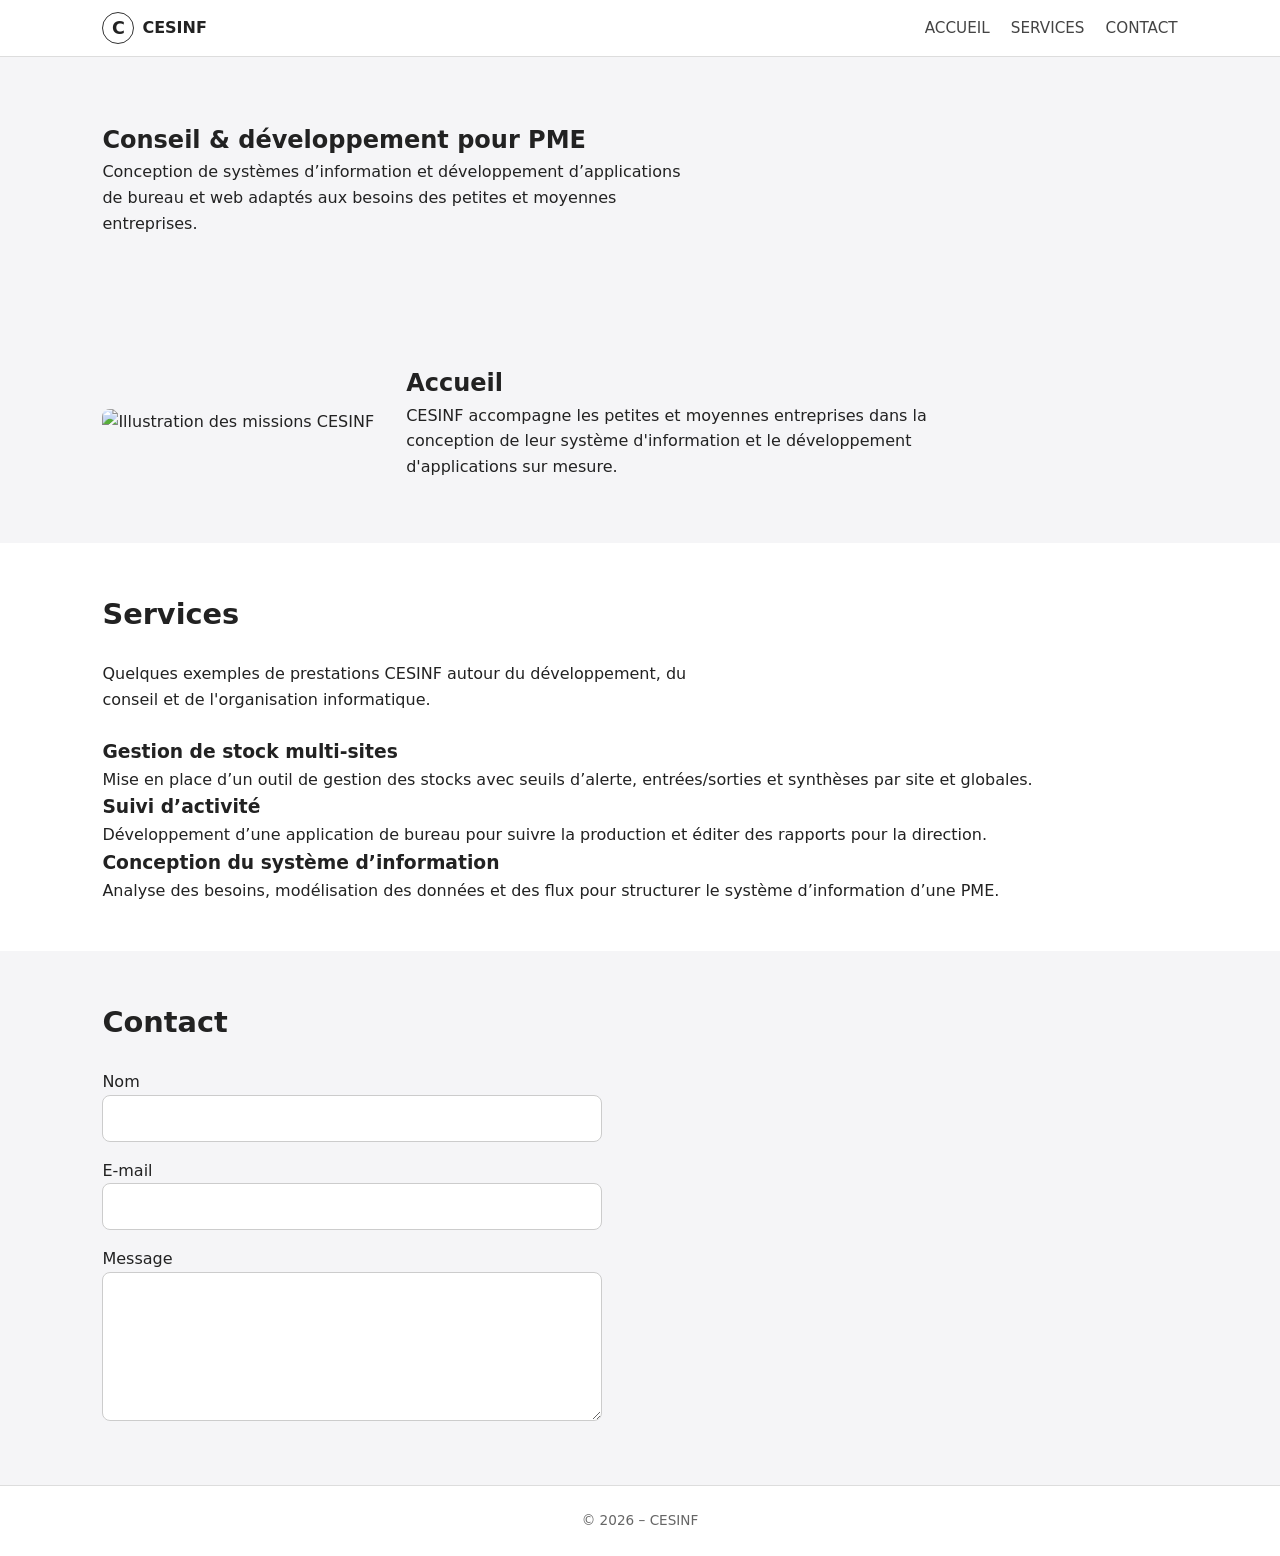
==== index.html @ 4949b20b "État actuel du site CESINF" ====
<!DOCTYPE html>
<html lang="fr">
<head>
    <meta charset="UTF-8">
    <title>CESINF – Accueil</title>
    <meta name="viewport" content="width=device-width, initial-scale=1.0">
    <style>
        /* Style global */
        * {
            box-sizing: border-box;
            margin: 0;
            padding: 0;
        }

        body {
            font-family: system-ui, sans-serif;
            line-height: 1.6;
            color: #222;
            background-color: #f5f5f7;
        }

        /* Header / navigation */
        .site-header {
            position: sticky;
            top: 0;
            z-index: 10;
            background: #ffffff;
            border-bottom: 1px solid #ddd;
            padding: 0.75rem 8%;
            display: flex;
            align-items: center;
            justify-content: space-between;
        }

        .logo {
            display: flex;
            align-items: center;
            gap: 0.5rem;
            font-weight: 600;
        }

        .logo-mark {
            display: inline-flex;
            align-items: center;
            justify-content: center;
            width: 32px;
            height: 32px;
            border-radius: 999px;
            border: 1px solid #333;
            font-size: 1.1rem;
        }

        .main-nav a {
            margin-left: 1rem;
            text-decoration: none;
            font-size: 0.95rem;
            color: #444;
        }

        /* Sections */
        .section {
            padding: 3rem 8%;
        }

        .section-alt {
            background-color: #ffffff;
        }

        .section h2 {
            font-size: 1.8rem;
            margin-bottom: 1.5rem;
        }

        .section-intro {
            max-width: 600px;
            margin-bottom: 1.5rem;
        }

        /* Hero (page de garde) */
        .hero {
            padding: 4rem 8%;
            display: flex;
            align-items: center;
            gap: 2rem;
        }

        .hero-text {
            max-width: 600px;
        }

        /* Hero image */
        .hero-image img {
            width: 400px;
            max-width: 100%;
            border-radius: 8px;
        }

        /* Contact form */
        .contact-form {
            max-width: 500px;
        }

        .form-row {
            margin-bottom: 1rem;
            display: flex;
            flex-direction: column;
        }

        .form-row input,
        .form-row textarea {
            padding: 0.6rem 0.8rem;
            border-radius: 0.5rem;
            border: 1px solid #ccc;
            font: inherit;
        }

        /* Footer */
        .site-footer {
            padding: 1.5rem 8%;
            text-align: center;
            font-size: 0.85rem;
            color: #666;
            border-top: 1px solid #ddd;
            background-color: #ffffff;
        }
    </style>
</head>

<body>

<header class="site-header">
    <div class="logo">
        <span class="logo-mark">C</span>
        <span class="logo-text">CESINF</span>
    </div>
    <nav class="main-nav">
        <a href="#accueil">ACCUEIL</a>
        <a href="#services">SERVICES</a>
        <a href="#contact">CONTACT</a>
    </nav>
</header>

<!-- 🎯 PAGE DE GARDE (à ne plus modifier) -->
<section id="garde" class="hero">
    <div class="hero-text">
        <h1>Conseil & développement pour PME</h1>
        <p>
            Conception de systèmes d’information et développement d’applications
            de bureau et web adaptés aux besoins des petites et moyennes entreprises.
        </p>
    </div>
</section>

<!-- 🎯 PAGE ACCUEIL — 1ère partie -->
<section id="accueil" class="hero">
    <!-- Image à gauche -->
    <div class="hero-image">
        <img src="mission_img.png" alt="Illustration des missions CESINF">
    </div>

    <!-- Texte à droite -->
    <div class="hero-text">
        <h2>Accueil</h2>
        <p>
            CESINF accompagne les petites et moyennes entreprises dans la conception
            de leur système d'information et le développement d'applications sur mesure.
        </p>
    </div>
</section>

<!-- 🎯 SERVICES -->
<section id="services" class="section section-alt">
    <h2>Services</h2>

    <p class="section-intro">
        Quelques exemples de prestations CESINF autour du développement, du conseil
        et de l'organisation informatique.
    </p>

    <div class="cards">
        <article class="card">
            <h3>Gestion de stock multi-sites</h3>
            <p>
                Mise en place d’un outil de gestion des stocks avec seuils d’alerte,
                entrées/sorties et synthèses par site et globales.
            </p>
        </article>
        <article class="card">
            <h3>Suivi d’activité</h3>
            <p>
                Développement d’une application de bureau pour suivre la production
                et éditer des rapports pour la direction.
            </p>
        </article>
        <article class="card">
            <h3>Conception du système d’information</h3>
            <p>
                Analyse des besoins, modélisation des données et des flux
                pour structurer le système d’information d’une PME.
            </p>
        </article>
    </div>
</section>

<!-- 🎯 CONTACT -->
<section id="contact" class="section">
    <h2>Contact</h2>

    <form class="contact-form">
        <div class="form-row">
            <label for="nom">Nom</label>
            <input type="text" id="nom" name="nom">
        </div>

        <div class="form-row">
            <label for="email">E-mail</label>
            <input type="email" id="email" name="email">
        </div>

        <div class="form-row">
            <label for="message">Message</label>
            <textarea id="message" name="message" rows="5"></textarea>
        </div>
    </form>
</section>

<footer class="site-footer">
    <p>&copy; <span id="year"></span> – CESINF</p>
</footer>

<script>
    document.getElementById('year').textContent = new Date().getFullYear();
</script>

</body>
</html>
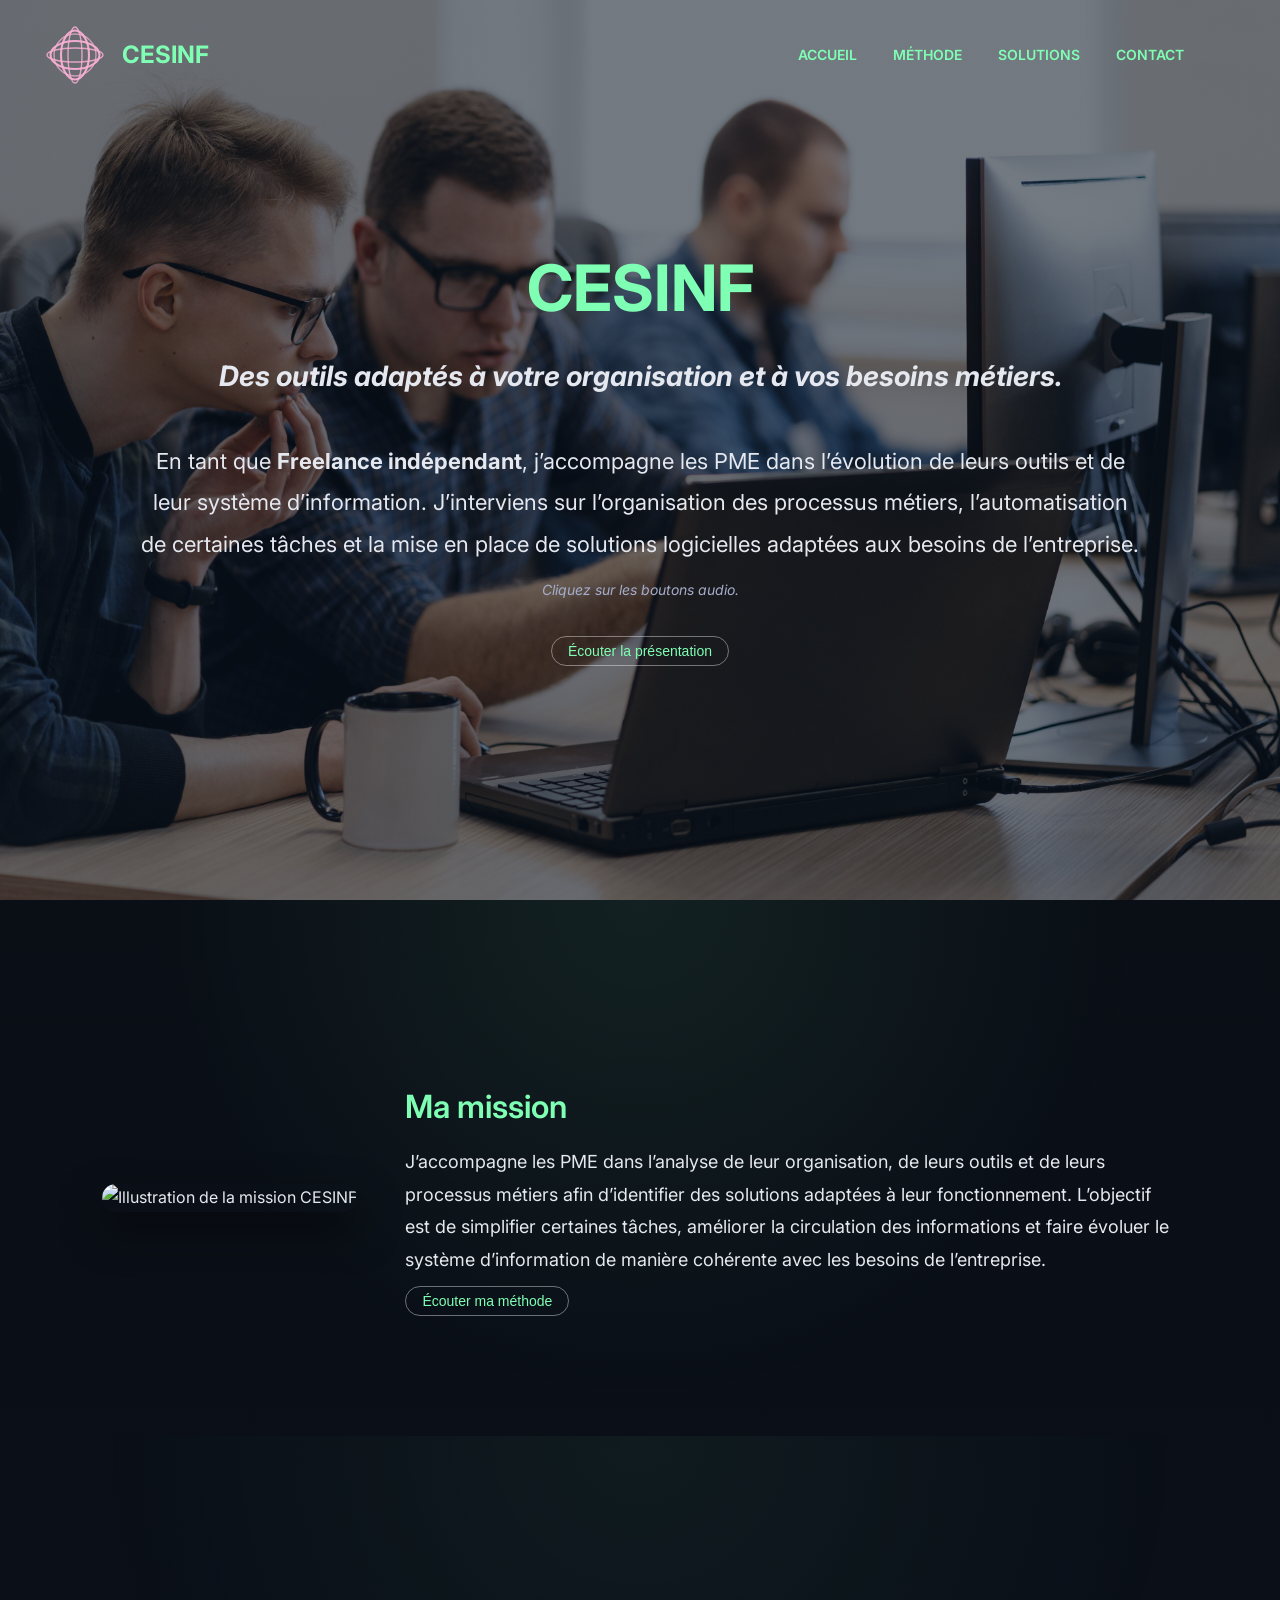
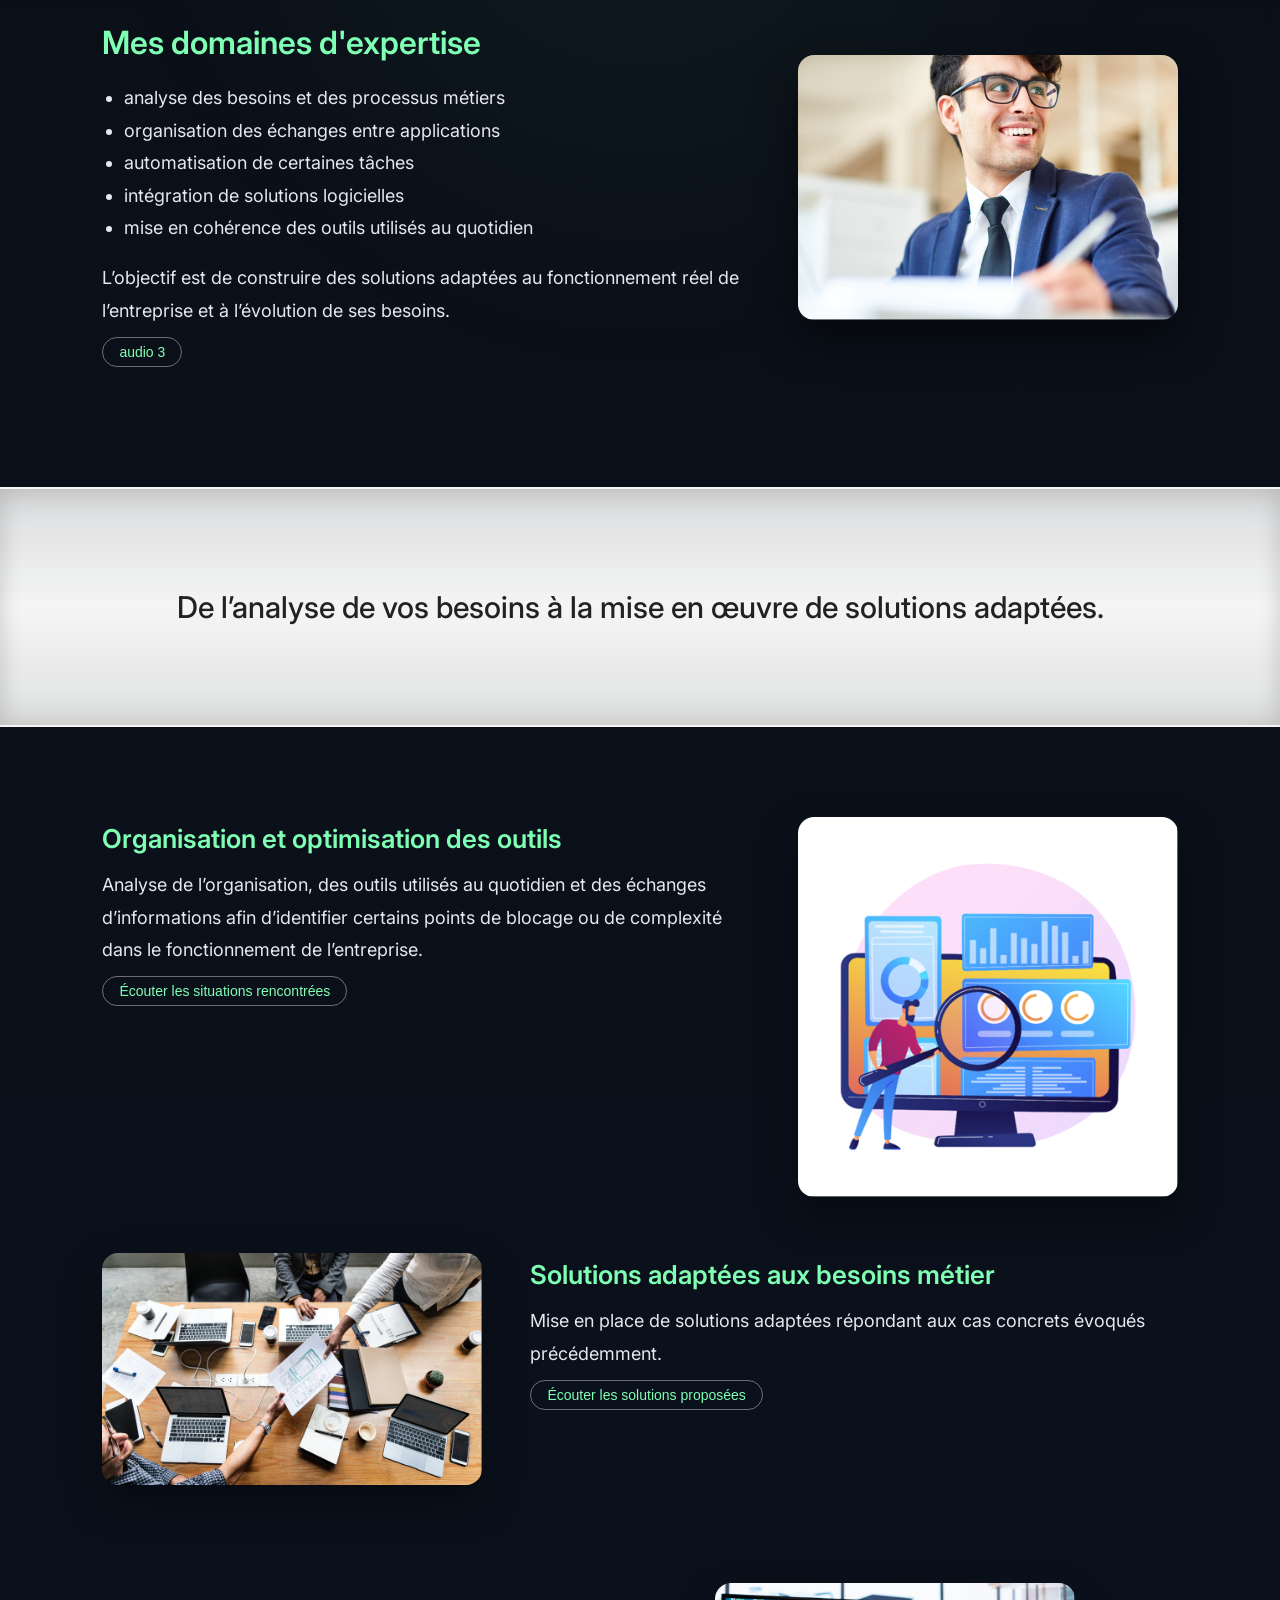
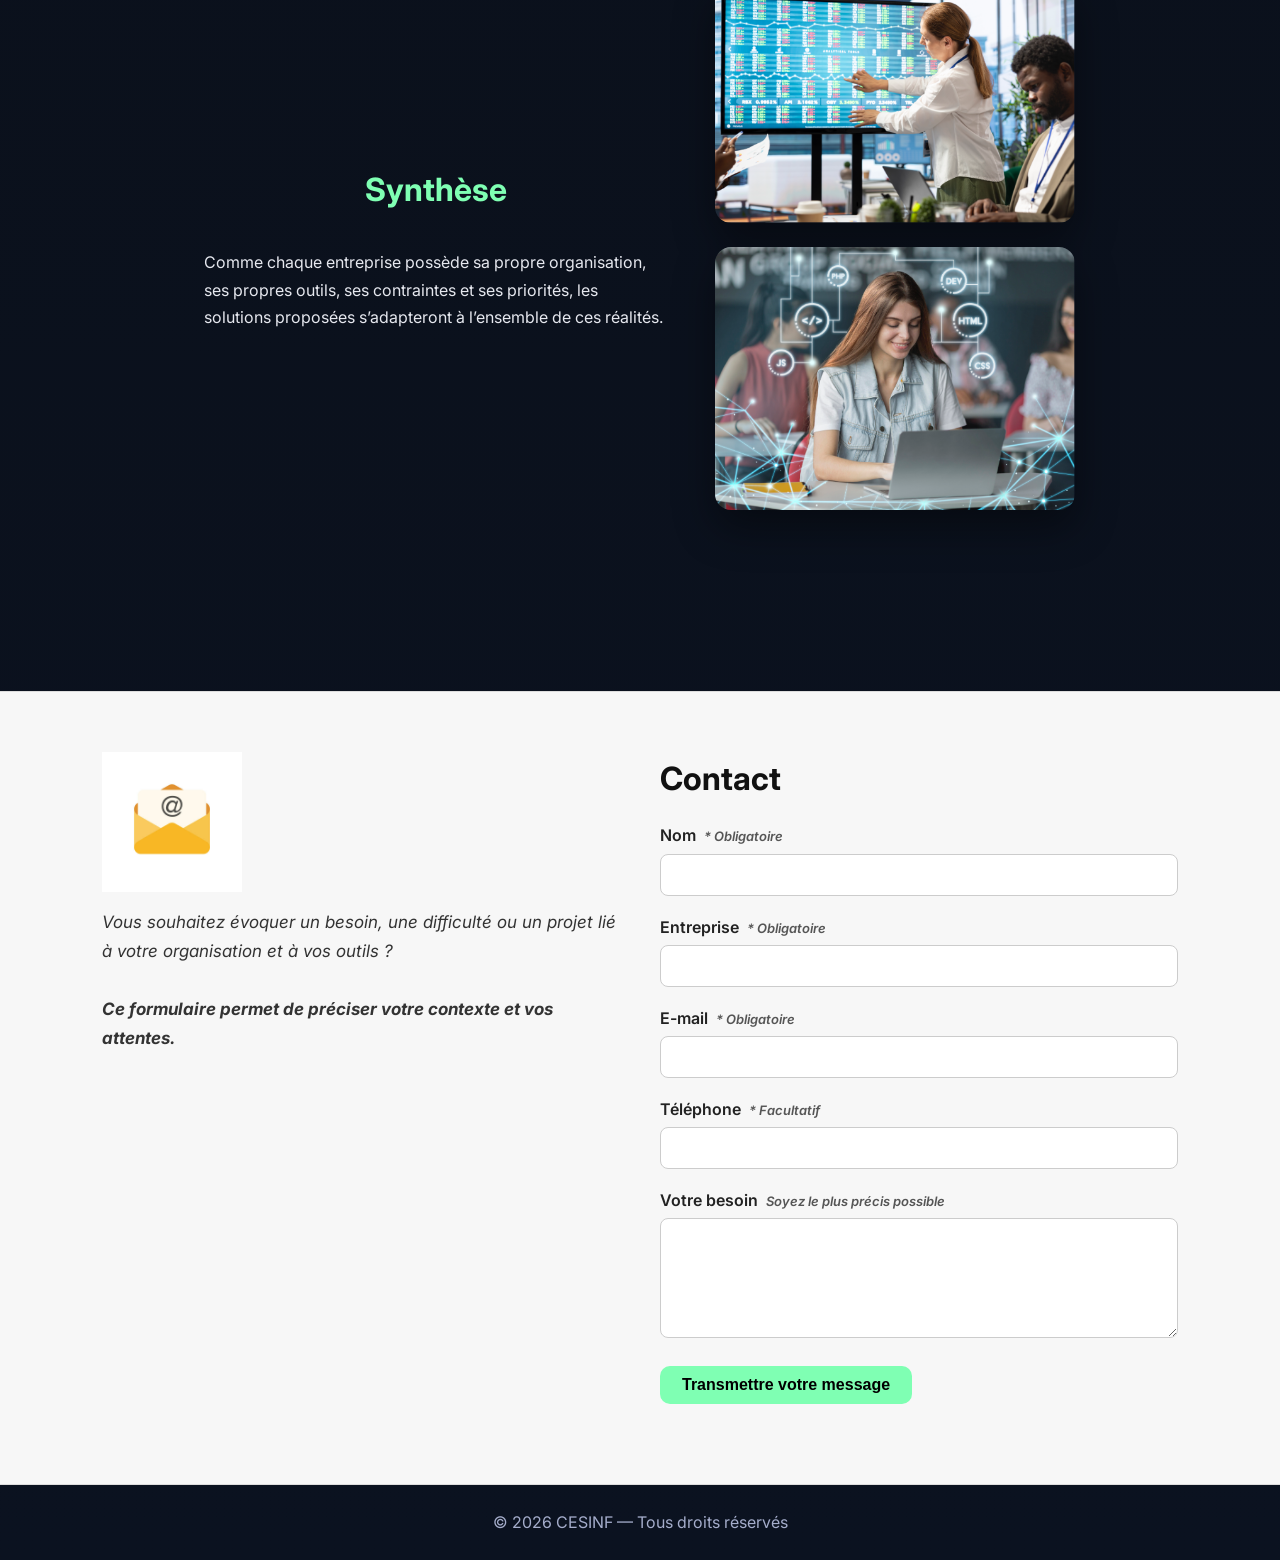
==== commit e25e9893: "Version finale CESINF avant publication GitHub" ====
--- a/index.html
+++ b/index.html
@@ -1,236 +1,365 @@
-<!DOCTYPE html>
+<!doctype html>
 <html lang="fr">
 <head>
-    <meta charset="UTF-8">
-    <title>CESINF – Accueil</title>
-    <meta name="viewport" content="width=device-width, initial-scale=1.0">
-    <style>
-        /* Style global */
-        * {
-            box-sizing: border-box;
-            margin: 0;
-            padding: 0;
-        }
-
-        body {
-            font-family: system-ui, sans-serif;
-            line-height: 1.6;
-            color: #222;
-            background-color: #f5f5f7;
-        }
-
-        /* Header / navigation */
-        .site-header {
-            position: sticky;
-            top: 0;
-            z-index: 10;
-            background: #ffffff;
-            border-bottom: 1px solid #ddd;
-            padding: 0.75rem 8%;
-            display: flex;
-            align-items: center;
-            justify-content: space-between;
-        }
-
-        .logo {
-            display: flex;
-            align-items: center;
-            gap: 0.5rem;
-            font-weight: 600;
-        }
-
-        .logo-mark {
-            display: inline-flex;
-            align-items: center;
-            justify-content: center;
-            width: 32px;
-            height: 32px;
-            border-radius: 999px;
-            border: 1px solid #333;
-            font-size: 1.1rem;
-        }
-
-        .main-nav a {
-            margin-left: 1rem;
-            text-decoration: none;
-            font-size: 0.95rem;
-            color: #444;
-        }
-
-        /* Sections */
-        .section {
-            padding: 3rem 8%;
-        }
-
-        .section-alt {
-            background-color: #ffffff;
-        }
-
-        .section h2 {
-            font-size: 1.8rem;
-            margin-bottom: 1.5rem;
-        }
-
-        .section-intro {
-            max-width: 600px;
-            margin-bottom: 1.5rem;
-        }
-
-        /* Hero (page de garde) */
-        .hero {
-            padding: 4rem 8%;
-            display: flex;
-            align-items: center;
-            gap: 2rem;
-        }
-
-        .hero-text {
-            max-width: 600px;
-        }
-
-        /* Hero image */
-        .hero-image img {
-            width: 400px;
-            max-width: 100%;
-            border-radius: 8px;
-        }
-
-        /* Contact form */
-        .contact-form {
-            max-width: 500px;
-        }
-
-        .form-row {
-            margin-bottom: 1rem;
-            display: flex;
-            flex-direction: column;
-        }
-
-        .form-row input,
-        .form-row textarea {
-            padding: 0.6rem 0.8rem;
-            border-radius: 0.5rem;
-            border: 1px solid #ccc;
-            font: inherit;
-        }
-
-        /* Footer */
-        .site-footer {
-            padding: 1.5rem 8%;
-            text-align: center;
-            font-size: 0.85rem;
-            color: #666;
-            border-top: 1px solid #ddd;
-            background-color: #ffffff;
-        }
-    </style>
+  <meta charset="utf-8" />
+  <meta name="viewport" content="width=device-width, initial-scale=1" />
+  <title>CESINF – Conseil en Système d’Information</title>
+  <meta name="description" content="Freelance indépendant en développement logiciel et intégration de systèmes d'information pour PME." />
+  <link href="https://fonts.googleapis.com/css2?family=Inter:wght@400;500;600;700&display=swap" rel="stylesheet">
+  <link rel="stylesheet" href="css_final/style.css">
+
+
 </head>
-
 <body>
-
-<header class="site-header">
-    <div class="logo">
-        <span class="logo-mark">C</span>
-        <span class="logo-text">CESINF</span>
-    </div>
-    <nav class="main-nav">
-        <a href="#accueil">ACCUEIL</a>
-        <a href="#services">SERVICES</a>
-        <a href="#contact">CONTACT</a>
+  <!-- =========================
+       HEADER
+       ========================= -->
+  <header>
+    <div class="logo-area">
+      <!-- Logo vectoriel -->
+      <svg width="70" height="70" viewBox="0 0 100 100" xmlns="http://www.w3.org/2000/svg" aria-label="Logo CESINF">
+        <ellipse cx="50" cy="50" rx="35" ry="20" fill="none" stroke="var(--ellipse-pink)" stroke-width="3" opacity="0.9"/>
+        <ellipse cx="50" cy="50" rx="20" ry="35" fill="none" stroke="var(--ellipse-pink)" stroke-width="3" opacity="0.9"/>
+        <ellipse cx="50" cy="50" rx="40" ry="10" fill="none" stroke="var(--ellipse-pink)" stroke-width="2" opacity="0.8"/>
+        <ellipse cx="50" cy="50" rx="10" ry="40" fill="none" stroke="var(--ellipse-pink)" stroke-width="2" opacity="0.8"/>
+        <ellipse cx="50" cy="50" rx="30" ry="30" fill="none" stroke="var(--ellipse-pink)" stroke-width="2" opacity="0.7"/>
+      </svg>
+      <span style="font-size:24px;font-weight:700;color:var(--brand)">CESINF</span>
+    </div>
+    <nav>
+      <a href="#garde">ACCUEIL</a>
+      <a href="#mission">MÉTHODE</a>
+      <a href="#services">SOLUTIONS</a>
+      <a href="#contact">CONTACT</a>
     </nav>
-</header>
-
-<!-- 🎯 PAGE DE GARDE (à ne plus modifier) -->
-<section id="garde" class="hero">
-    <div class="hero-text">
-        <h1>Conseil & développement pour PME</h1>
+  </header>
+
+  <!-- =========================
+       PAGE 1 : GARDE + AUDIO 1
+       ========================= -->
+  <section id="garde" class="hero">
+    <div>
+      <h1>CESINF</h1>
+      <h2 class="slogan">
+      Des outils adaptés à votre organisation et à vos besoins métiers.
+      </h2>
+      <p class="lead">
+        En tant que <strong>Freelance indépendant</strong>, j’accompagne les PME dans l’évolution de leurs outils et de leur système d’information.
+        J’interviens sur l’organisation des processus métiers, l’automatisation de certaines tâches
+        et la mise en place de solutions logicielles adaptées aux besoins de l’entreprise.
+      </p>
+      <!-- Phrase courte et discrète à la place de la phrase longue -->
+      <p class="hero-note"><em>Cliquez sur les boutons audio.</em></p>
+
+      <!-- Bouton audio 1 (page de garde) -->
+      <button
+        id="btn-audio1"
+        class="audio-button"
+        type="button"
+        data-label="Écouter la présentation"
+        data-label-pause="Pause présentation"
+      >
+        Écouter la présentation
+      </button>
+
+      <!-- Lecteur audio 1 (sans contrôles visibles) -->
+      <audio id="audio1">
+        <source src="audio/audio1.mp3" type="audio/mpeg">
+        Votre navigateur ne supporte pas la balise audio.
+      </audio>
+
+    </div>
+  </section>
+
+
+
+
+  <!-- =========================
+       PAGE 2 : MA MISSION + EXPERTISE
+       ========================= -->
+  <section id="mission" class="mission reveal">
+    <div class="mission-inner">
+      <div class="mission-image">
+        <img src="img/mission_img.png" alt="Illustration de la mission CESINF">
+      </div>
+      <div class="mission-text">
+        <h2>Ma mission</h2>
         <p>
-            Conception de systèmes d’information et développement d’applications
-            de bureau et web adaptés aux besoins des petites et moyennes entreprises.
+          J’accompagne les PME dans l’analyse de leur organisation,
+          de leurs outils et de leurs processus métiers
+          afin d’identifier des solutions adaptées à leur fonctionnement.
+
+          L’objectif est de simplifier certaines tâches, améliorer la circulation des informations
+          et faire évoluer le système d’information de manière cohérente avec les besoins de l’entreprise.
         </p>
-    </div>
+
+        <!-- Bouton audio 2 : rattaché à "Ma mission" -->
+        <button
+          id="btn-audio2"
+          class="audio-button"
+          type="button"
+          data-label="Écouter ma méthode"
+          data-label-pause="Pause méthode"
+        >
+          Écouter ma méthode
+        </button>
+        <audio id="audio2">
+          <source src="audio/audio2.mp3" type="audio/mpeg" />
+          Votre navigateur ne supporte pas la balise audio.
+        </audio>
+
+      </div>
+    </div>
+  </section>
+
+  <section id="accueil-expertise" class="mission domaines_expertise reveal">
+    <div class="mission-inner">
+      <div class="mission-text">
+        <h2>Mes domaines d'expertise</h2>
+
+        <ul>
+          <li>analyse des besoins et des processus métiers</li>
+          <li>organisation des échanges entre applications</li>
+          <li>automatisation de certaines tâches</li>
+          <li>intégration de solutions logicielles</li>
+          <li>mise en cohérence des outils utilisés au quotidien</li>
+        </ul>
+
+        <p>
+        L’objectif est de construire des solutions adaptées au fonctionnement réel de l’entreprise et à l’évolution de ses besoins.
+        </p>
+
+
+        </p><!-- Bouton audio 3 : rattaché à "Mes domaines d'expertise" -->
+        <button
+          id="btn-audio3"
+          class="audio-button"
+          type="button"
+          data-label="audio 3"
+          data-label-pause="pause audio 3"
+        >
+          audio 3
+        </button>
+        <audio id="audio3">
+          <source src="audio/audio3.mp3" type="audio/mpeg" />
+          Votre navigateur ne supporte pas la balise audio.
+        </audio>
+
+      </div>
+      <div class="mission-image">
+        <img src="img/domaines_expertise.png" alt="Illustration des domaines d'expertise CESINF"></div>
+    </div>
+  </section>
+
+
+  <!-- =========================
+       BANDE TRANSITION 1
+       ========================= -->
+  <section class="transition-accueil">
+
+    <div class="transition-inner">
+      <p>De l’analyse de vos besoins à la mise en œuvre de solutions adaptées.</p>
+    </div>
+  </section>
+
+
+
+
+
+  <!-- =========================
+     SERVICES : AUDIT + GESTION DE PROJETS IT
+     (menu : #services)
+     ========================= -->
+
+  <section id="services" class="services reveal">
+    <div class="services-inner">
+
+
+
+      <!-- Bloc Audit : audio 4 -->
+      <div class="service-row">
+        <div class="service-text">
+          <h3>Organisation et optimisation des outils</h3>
+          <p>
+            Analyse de l’organisation, des outils utilisés au quotidien
+            et des échanges d’informations afin d’identifier certains points de blocage
+            ou de complexité dans le fonctionnement de l’entreprise.
+          </p>
+
+          <!-- Bouton audio 4 -->
+          <button
+            id="btn-audio4"
+            class="audio-button"
+            type="button"
+            data-label="Écouter les situations rencontrées"
+            data-label-pause="Pause situations"
+          >
+            Écouter les situations rencontrées
+          </button>
+          <audio id="audio4">
+            <source src="audio/audio4.mp3" type="audio/mpeg" />
+            Votre navigateur ne supporte pas la balise audio.
+          </audio>
+
+        </div>
+        <div class="service-image">
+          <img src="img/audit_img.png" alt="Audit des systèmes d'information">
+        </div>
+      </div>
+
+      <!-- Bloc Solutions adaptées aux besoins métier : audio 5 -->
+      <div class="service-row">
+        <div class="service-image">
+          <img src="img/gestion_projets.png" alt="Gestion de projets informatiques">
+        </div>
+        <div class="service-text">
+          <h3>Solutions adaptées aux besoins métier</h3>
+          <p>
+            <p>
+              Mise en place de solutions adaptées
+              répondant aux cas concrets évoqués précédemment.
+            </p>
+          </p>
+
+          <!-- Bouton audio 5 -->
+          <button
+            id="btn-audio5"
+            class="audio-button"
+            type="button"
+            data-label="Écouter les solutions proposées"
+            data-label-pause="Pause solutions"
+          >
+            Écouter les solutions proposées
+        </button>
+
+        <audio id="audio5">
+          <source src="audio/audio5.mp3" type="audio/mpeg" />
+          Votre navigateur ne supporte pas la balise audio.
+        </audio>
+
+        </div>
+      </div>
+
+
+
+
+
+      <!-- =========================
+     SYNTHÈSE (intégrée à la page)
+     ========================= -->
+<section id="synthese" class="services reveal">
+  <div class="services-inner" style="display:flex; gap:48px; align-items:flex-start; flex-wrap:wrap;">
+
+    <!-- Texte de synthèse -->
+    <div class="synthese-text" style="flex:1; min-width:260px; padding-top:180px;">
+      <h2>Synthèse</h2>
+
+      <p class="synthese-accroche">
+          Comme chaque entreprise possède sa propre organisation, ses propres outils,
+          ses contraintes et ses priorités, les solutions proposées s’adapteront
+          à l’ensemble de ces réalités.
+      </p>
+    </div>
+
+    <!-- Images de synthèse -->
+    <aside class="synthese-images" style="flex:0 0 360px; display:flex; flex-direction:column; gap:24px;">
+      <img src="img/optimisation_infrastructure.png"
+           alt="Optimisation de l'infrastructure"
+           style="width:100%; border-radius:16px; box-shadow:0 18px 40px rgba(0,0,0,.4);">
+
+      <img src="img/nouvelles_solutions.png"
+           alt="Création de nouvelles solutions logicielles"
+           style="width:100%; border-radius:16px; box-shadow:0 18px 40px rgba(0,0,0,.4);">
+    </aside>
+
+  </div>
 </section>
 
-<!-- 🎯 PAGE ACCUEIL — 1ère partie -->
-<section id="accueil" class="hero">
-    <!-- Image à gauche -->
-    <div class="hero-image">
-        <img src="mission_img.png" alt="Illustration des missions CESINF">
-    </div>
-
-    <!-- Texte à droite -->
-    <div class="hero-text">
-        <h2>Accueil</h2>
-        <p>
-            CESINF accompagne les petites et moyennes entreprises dans la conception
-            de leur système d'information et le développement d'applications sur mesure.
-        </p>
-    </div>
-</section>
-
-<!-- 🎯 SERVICES -->
-<section id="services" class="section section-alt">
-    <h2>Services</h2>
-
-    <p class="section-intro">
-        Quelques exemples de prestations CESINF autour du développement, du conseil
-        et de l'organisation informatique.
-    </p>
-
-    <div class="cards">
-        <article class="card">
-            <h3>Gestion de stock multi-sites</h3>
-            <p>
-                Mise en place d’un outil de gestion des stocks avec seuils d’alerte,
-                entrées/sorties et synthèses par site et globales.
-            </p>
-        </article>
-        <article class="card">
-            <h3>Suivi d’activité</h3>
-            <p>
-                Développement d’une application de bureau pour suivre la production
-                et éditer des rapports pour la direction.
-            </p>
-        </article>
-        <article class="card">
-            <h3>Conception du système d’information</h3>
-            <p>
-                Analyse des besoins, modélisation des données et des flux
-                pour structurer le système d’information d’une PME.
-            </p>
-        </article>
-    </div>
-</section>
-
-<!-- 🎯 CONTACT -->
-<section id="contact" class="section">
-    <h2>Contact</h2>
-
-    <form class="contact-form">
-        <div class="form-row">
-            <label for="nom">Nom</label>
-            <input type="text" id="nom" name="nom">
-        </div>
-
-        <div class="form-row">
-            <label for="email">E-mail</label>
-            <input type="email" id="email" name="email">
-        </div>
-
-        <div class="form-row">
-            <label for="message">Message</label>
-            <textarea id="message" name="message" rows="5"></textarea>
-        </div>
-    </form>
-</section>
-
-<footer class="site-footer">
-    <p>&copy; <span id="year"></span> – CESINF</p>
-</footer>
-
-<script>
-    document.getElementById('year').textContent = new Date().getFullYear();
-</script>
+
+
+
+    </div>
+  </section>
+
+  <!-- =========================
+       PAGE 4 : CONTACT
+       ========================= -->
+  <section id="contact" class="contact-section reveal">
+    <div class="contact-wrapper">
+      <div class="contact-grid">
+        <div class="contact-left">
+          <div class="contact-image">
+            <img src="img/enveloppe_email.png" alt="Icône de contact par e-mail">
+          </div>
+          <p class="contact-text">
+            Vous souhaitez évoquer un besoin, une difficulté ou un projet lié à votre organisation et à vos outils ?<br><br>
+
+            <strong>Ce formulaire permet de préciser votre contexte et vos attentes.</strong>
+          </p>
+        </div>
+
+        <div class="contact-right">
+          <h2 class="contact-title">Contact</h2>
+
+          <form action="contact.php" method="post" class="contact-form">
+            <div class="form-row">
+              <label for="nom">
+                Nom <span class="field-note"><em>* Obligatoire</em></span>
+              </label>
+              <input type="text" id="nom" name="nom" required>
+            </div>
+
+            <div class="form-row">
+              <label for="entreprise">
+                Entreprise <span class="field-note"><em>* Obligatoire</em></span>
+              </label>
+              <input type="text" id="entreprise" name="entreprise" required>
+            </div>
+
+            <div class="form-row">
+              <label for="email">
+                E-mail <span class="field-note"><em>* Obligatoire</em></span>
+              </label>
+              <input type="email" id="email" name="email" required>
+            </div>
+
+            <div class="form-row">
+              <label for="telephone">
+                Téléphone <span class="field-note"><em>* Facultatif</em></span>
+              </label>
+              <input type="tel" id="telephone" name="telephone">
+            </div>
+
+            <div class="form-row">
+              <label for="besoin">
+                Votre besoin <span class="field-note"><em>Soyez le plus précis possible</em></span>
+              </label>
+              <textarea id="besoin" name="besoin"></textarea>
+            </div>
+
+            <div class="contact-actions">
+              <button type="submit" class="contact-button">Transmettre votre message</button>
+            </div>
+          </form>
+        </div>
+
+      </div>
+    </div>
+  </section>
+
+  <!-- =========================
+       FOOTER
+       ========================= -->
+  <footer>
+    © <span id="year"></span> CESINF — Tous droits réservés
+  </footer>
+
+  <!-- =========================
+     SCRIPT : année + gestion des 5 audios
+     ========================= -->
+
+
+<script src="js_final/script.js"></script>
 
 </body>
 </html>
--- a/css_final/style.css
+++ b/css_final/style.css
@@ -0,0 +1,609 @@
+
+/* =========================================================
+   CESINF - FEUILLE DE STYLE PRINCIPALE
+   ========================================================= */
+
+/* =========================
+   VARIABLES GLOBALES
+   ========================= */
+:root{
+  --bg:#0b0e14;
+  --text:#e6e8ef;
+  --muted:#a5adcb;
+  --brand:#7fffb3;
+  --brand-2:#9cffc9;
+  --ellipse-pink:#ffb3d9;
+}
+
+/* =========================
+   RESET GLOBAL
+   ========================= */
+*{
+  box-sizing:border-box;
+  margin:0;
+  padding:0;
+}
+
+/* =========================
+   STYLE GLOBAL DU BODY
+   ========================= */
+body{
+  font-family:Inter,system-ui,-apple-system,Segoe UI,Roboto,Arial,sans-serif;
+  background:linear-gradient(180deg,#0a0e14 0%,#0b1220 100%);
+  color:var(--text);
+  line-height:1.7;
+  overflow-x:hidden;
+}
+
+/* =========================
+   HEADER / NAVIGATION
+   ========================= */
+header{
+  position:absolute;
+  top:20px;
+  left:40px;
+  display:flex;
+  align-items:center;
+  gap:16px;
+  z-index:2;
+  width:calc(100% - 80px);
+  justify-content:space-between;
+}
+
+.logo-area{
+  display:flex;
+  align-items:center;
+  gap:12px;
+}
+
+nav{
+  margin-right:40px;
+}
+
+nav a{
+  color:var(--brand);
+  text-decoration:none;
+  margin:0 16px;
+  font-weight:600;
+  font-size:14px;
+  transition:color 0.3s;
+}
+
+nav a:hover{
+  color:var(--brand-2);
+}
+
+/* =========================
+   PAGE DE GARDE (HERO)
+   ========================= */
+
+.hero{
+  position:relative;
+  overflow:hidden;
+  min-height:100vh;
+  display:flex;
+  flex-direction:column;
+  justify-content:center;
+  align-items:center;
+  text-align:center;
+  padding:25vh 5vw 25vh;
+}
+
+/* Fond principal de la page d'accueil */
+.hero::before{
+  content:"";
+  position:absolute;
+  inset:0;
+  z-index:-2;
+
+  background-image:
+    linear-gradient(rgba(6,18,31,.55), rgba(6,18,31,.55)),
+    url("../img/page_de_garde.png");
+
+  background-size:cover;
+  background-position:center;
+  background-attachment:scroll;
+  opacity:1;
+}
+
+/* Contenu principal du hero */
+.hero > div{
+  position:relative;
+  z-index:1;
+}
+
+/* Titre principal CESINF */
+h1{
+  font-size:64px;
+  margin-bottom:6px;
+  color:var(--brand);
+}
+
+/* Slogan sous le titre */
+.slogan{
+  font-size:28px;
+  font-style:italic;
+  margin:10px 0 35px;
+}
+
+/* Texte de présentation */
+.lead{
+  font-size:22px;
+  max-width:1000px;
+  margin:40px auto 12px;
+  line-height:1.9;
+}
+
+/* Petite indication audio */
+.hero-note{
+  font-size:14px;
+  font-style:italic;
+  color:var(--muted);
+  margin-bottom:24px;
+}
+
+/* Footer */
+footer{
+  text-align:center;
+  padding:24px 0;
+  color:var(--muted);
+}
+
+
+/* =========================
+   BOUTONS AUDIO
+   ========================= */
+
+/* Style commun à tous les boutons audio */
+.audio-button{
+  display:inline-block;
+  margin-top:10px;
+  padding:6px 16px;
+  border-radius:999px;
+  border:1px solid rgba(255,255,255,0.4);
+  background:transparent;
+  color:var(--brand);
+  font-size:14px;
+  font-weight:500;
+  cursor:pointer;
+  transition:background 0.2s ease, transform 0.1s ease, color 0.2s ease;
+}
+
+/* Effet visuel au survol */
+.audio-button:hover{
+  background:var(--brand);
+  color:#000;
+  transform:translateY(-1px);
+}
+
+/* Effet au clic */
+.audio-button:active{
+  transform:translateY(0);
+}
+
+/* =========================
+   SECTIONS MISSION / EXPERTISE
+   ========================= */
+
+/* Section principale utilisée pour "Ma mission" */
+.mission{
+  padding-top:140px;
+  padding-bottom:80px;
+  padding-left:8vw;
+  padding-right:8vw;
+  display:flex;
+  align-items:center;
+  justify-content:center;
+  background:radial-gradient(circle at top, rgba(127,255,179,0.08), transparent 60%);
+}
+
+/* Conteneur interne : image + texte */
+.mission-inner{
+  display:flex;
+  gap:48px;
+  max-width:1100px;
+  width:100%;
+  align-items:center;
+  flex-wrap:wrap;
+  padding:40px 0;
+}
+
+/* Images des sections mission/expertise */
+.mission-image img{
+  max-width:380px;
+  width:100%;
+  height:auto;
+  border-radius:16px;
+  box-shadow:0 18px 40px rgba(0,0,0,.5);
+}
+
+/* Bloc texte */
+.mission-text{
+  flex:1;
+  min-width:260px;
+}
+
+/* Variante pour la section "Domaines d'expertise" */
+.domaines_expertise{
+  background:radial-gradient(circle at top, rgba(127,255,179,0.05), transparent 60%);
+}
+
+/* Titres des blocs mission/expertise */
+.mission-text h2{
+  font-size:32px;
+  margin-bottom:12px;
+  color:var(--brand);
+  font-weight:600;
+}
+
+/* Paragraphes des blocs mission/expertise */
+.mission-text p{
+  font-size:18px;
+  line-height:1.8;
+  color:var(--text);
+}
+
+/* Liste des domaines d'expertise */
+.mission-text ul{
+  margin-left:22px;
+  margin-bottom:18px;
+  font-size:18px;
+  line-height:1.8;
+}
+
+
+/* =========================
+   BANDE DE TRANSITION
+   ========================= */
+
+/* Bande claire entre les sections */
+.transition-accueil{
+  height:240px;
+  display:flex;
+  align-items:center;
+  justify-content:center;
+  padding:0 8vw;
+  background:linear-gradient(
+    to bottom,
+    rgba(255,255,255,0.85),
+    rgba(245,245,245,1),
+    rgba(235,235,235,0.95)
+  );
+  border-top:2px solid rgba(255,255,255,0.7);
+  border-bottom:2px solid rgba(255,255,255,0.7);
+  box-shadow:inset 0 10px 25px rgba(0,0,0,0.1),
+             inset 0 -10px 25px rgba(0,0,0,0.08);
+}
+
+/* Texte central de la bande */
+.transition-inner p{
+  font-size:30px;
+  font-weight:500;
+  text-align:center;
+  color:#222;
+  opacity:1;
+}
+
+/* =========================
+   SECTIONS SERVICES
+   ========================= */
+
+/* Zone générale des services */
+.services{
+  padding:10vh 8vw;
+}
+
+/* Conteneur interne des services */
+.services-inner{
+  max-width:1100px;
+  margin:0 auto;
+}
+
+/* Titre principal d'une section services */
+.services-inner h2{
+  font-size:32px;
+  margin-bottom:32px;
+  color:var(--brand);
+  text-align:center;
+}
+
+/* Ligne image + texte */
+.service-row{
+  display:flex;
+  gap:48px;
+  align-items:flex-start;
+  flex-wrap:wrap;
+  margin-bottom:48px;
+}
+
+/* Suppression de la marge sous la dernière ligne */
+.service-row:last-of-type{
+  margin-bottom:0;
+}
+
+/* Bloc texte d'un service */
+.service-text{
+  flex:1;
+  min-width:260px;
+}
+
+/* Image d'un service */
+.service-image img{
+  max-width:380px;
+  width:100%;
+  height:auto;
+  border-radius:16px;
+  box-shadow:0 18px 40px rgba(0,0,0,.4);
+}
+
+/* Titre d'un service */
+.service-text h3{
+  font-size:26px;
+  margin-bottom:8px;
+  color:var(--brand);
+  font-weight:600;
+  font-family:inherit;
+}
+
+/* Paragraphe d'un service */
+.service-text p{
+  font-size:18px;
+  line-height:1.8;
+  color:var(--text);
+}
+
+/* =========================
+   SECTION CONTACT
+   ========================= */
+
+/* Bloc général du formulaire de contact */
+.contact-section{
+  padding:60px 8vw 80px;
+  background:#f7f7f7;
+  border-top:1px solid #ddd;
+  border-bottom:1px solid #ddd;
+  color:#222;
+}
+
+/* Largeur maximale du contenu contact */
+.contact-wrapper{
+  max-width:1100px;
+  margin:0 auto;
+}
+
+/* Organisation en deux colonnes */
+.contact-grid{
+  display:flex;
+  flex-wrap:wrap;
+  gap:40px;
+  align-items:flex-start;
+}
+
+/* Partie gauche : image + texte */
+.contact-left{
+  flex:1;
+  min-width:260px;
+}
+
+/* Image enveloppe */
+.contact-image{
+  margin-bottom:16px;
+}
+
+.contact-image img{
+  max-width:140px;
+  height:auto;
+  display:block;
+}
+
+/* Texte explicatif du contact */
+.contact-text{
+  font-size:17px;
+  line-height:1.7;
+  color:#333;
+  font-style:italic;
+}
+
+/* Partie droite : formulaire */
+.contact-right{
+  flex:1;
+  min-width:260px;
+}
+
+/* Titre Contact */
+.contact-title{
+  font-size:32px;
+  margin-bottom:16px;
+  text-align:left;
+  color:#111;
+}
+
+/* Formulaire complet */
+.contact-form{
+  display:flex;
+  flex-direction:column;
+  gap:18px;
+}
+
+/* Une ligne du formulaire */
+.form-row{
+  display:flex;
+  flex-direction:column;
+  gap:4px;
+}
+
+/* Libellé d'un champ */
+.form-row label{
+  font-weight:600;
+  color:#222;
+}
+
+/* Note à côté des champs */
+.field-note{
+  font-size:13px;
+  color:#555;
+  font-style:italic;
+  margin-left:4px;
+}
+
+/* Champs texte et zone de texte */
+.form-row input,
+.form-row textarea{
+  padding:10px 12px;
+  border-radius:8px;
+  border:1px solid #ccc;
+  font-size:16px;
+  font-family:inherit;
+  color:#222;
+  background:#fff;
+}
+
+/* Zone de texte plus grande */
+.form-row textarea{
+  min-height:120px;
+  max-height:300px;
+  resize:vertical;
+  overflow-y:auto;
+}
+
+/* Effet quand on clique dans un champ */
+.form-row input:focus,
+.form-row textarea:focus{
+  outline:none;
+  border-color:var(--brand);
+}
+
+/* Zone du bouton */
+.contact-actions{
+  margin-top:10px;
+  display:flex;
+  justify-content:flex-start;
+}
+
+/* Bouton d'envoi */
+.contact-button{
+  padding:10px 22px;
+  border-radius:10px;
+  border:none;
+  background:var(--brand);
+  color:#000;
+  font-weight:600;
+  font-size:16px;
+  cursor:pointer;
+  transition:background 0.2s ease, transform 0.1s ease;
+}
+
+/* Survol du bouton */
+.contact-button:hover{
+  background:var(--brand-2);
+  transform:translateY(-1px);
+}
+
+/* Clic sur le bouton */
+.contact-button:active{
+  transform:translateY(0);
+}
+
+
+/* =========================
+   RESPONSIVE DESIGN
+   ========================= */
+
+/* Adaptation de la page pour les écrans plus petits */
+@media (max-width: 900px){
+
+  h1{
+    font-size:42px;
+  }
+
+  .slogan{
+    font-size:22px;
+  }
+
+  .lead{
+    font-size:18px;
+    margin-top:30px;
+  }
+
+  header{
+    left:16px;
+    width:calc(100% - 32px);
+  }
+
+  nav{
+    margin-right:0;
+  }
+
+  nav a{
+    margin:0 8px;
+    font-size:13px;
+  }
+
+  .mission{
+    padding:6vh 6vw;
+  }
+
+  .mission-inner{
+    flex-direction:column;
+    text-align:left;
+  }
+
+  .mission-text h2{
+    text-align:left;
+  }
+
+  .service-row{
+    flex-direction:column;
+  }
+
+  .contact-grid{
+    flex-direction:column;
+  }
+
+  .contact-title{
+    text-align:center;
+  }
+
+  .contact-actions{
+    justify-content:center;
+  }
+}
+
+/* =========================
+   ANIMATIONS REVEAL
+   ========================= */
+
+/* Par défaut, les éléments sont visibles */
+.reveal{
+  opacity:1;
+  transform:none;
+}
+
+/* Quand JavaScript est actif, on prépare l'animation */
+.js .reveal{
+  opacity:0;
+  transform:translateY(120px);
+  transition:opacity .9s ease, transform .9s ease;
+  will-change:opacity, transform;
+}
+
+/* Classe ajoutée par JavaScript quand l'élément devient visible */
+.js .reveal.is-visible{
+  opacity:1;
+  transform:translateY(0);
+}
+
+/* Respect des préférences utilisateur : réduction des animations */
+@media (prefers-reduced-motion: reduce){
+  html{
+    scroll-behavior:auto;
+  }
+
+  .reveal{
+    opacity:1;
+    transform:none;
+    transition:none;
+  }
+}
+
+
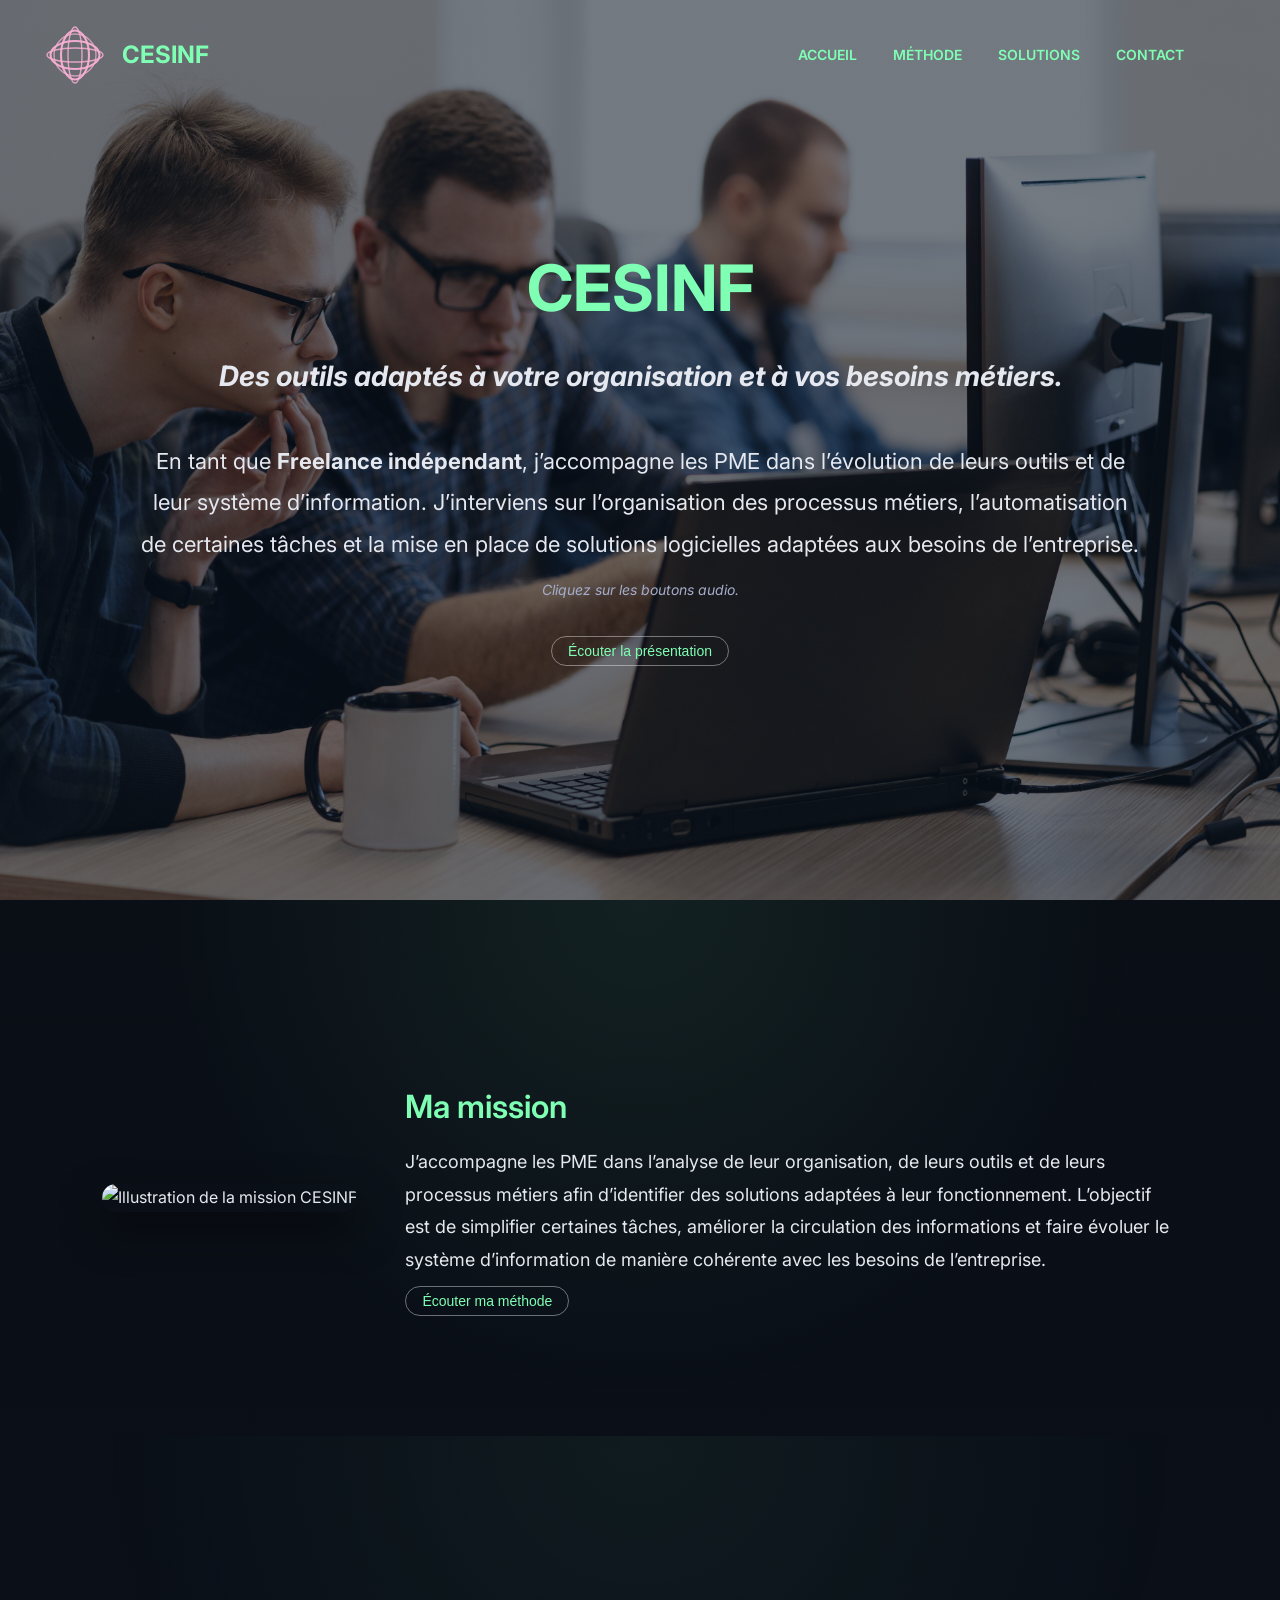
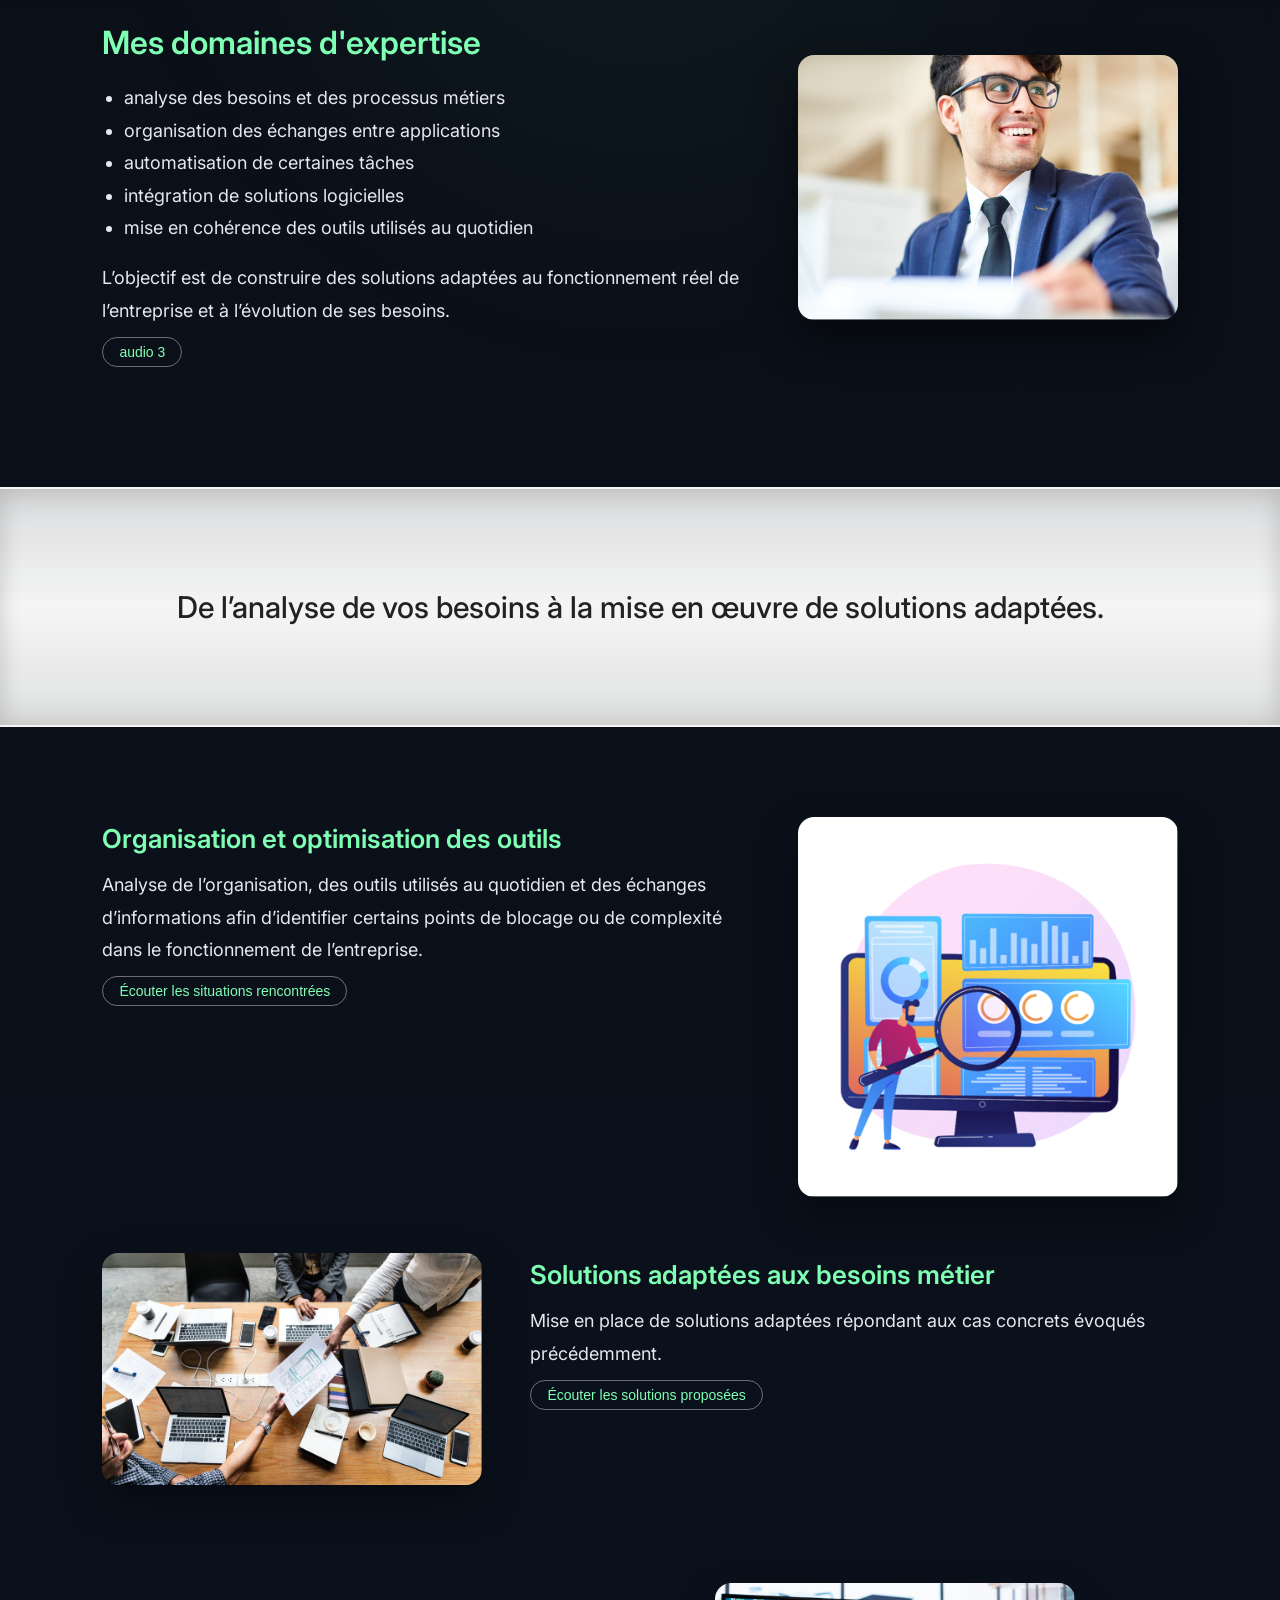
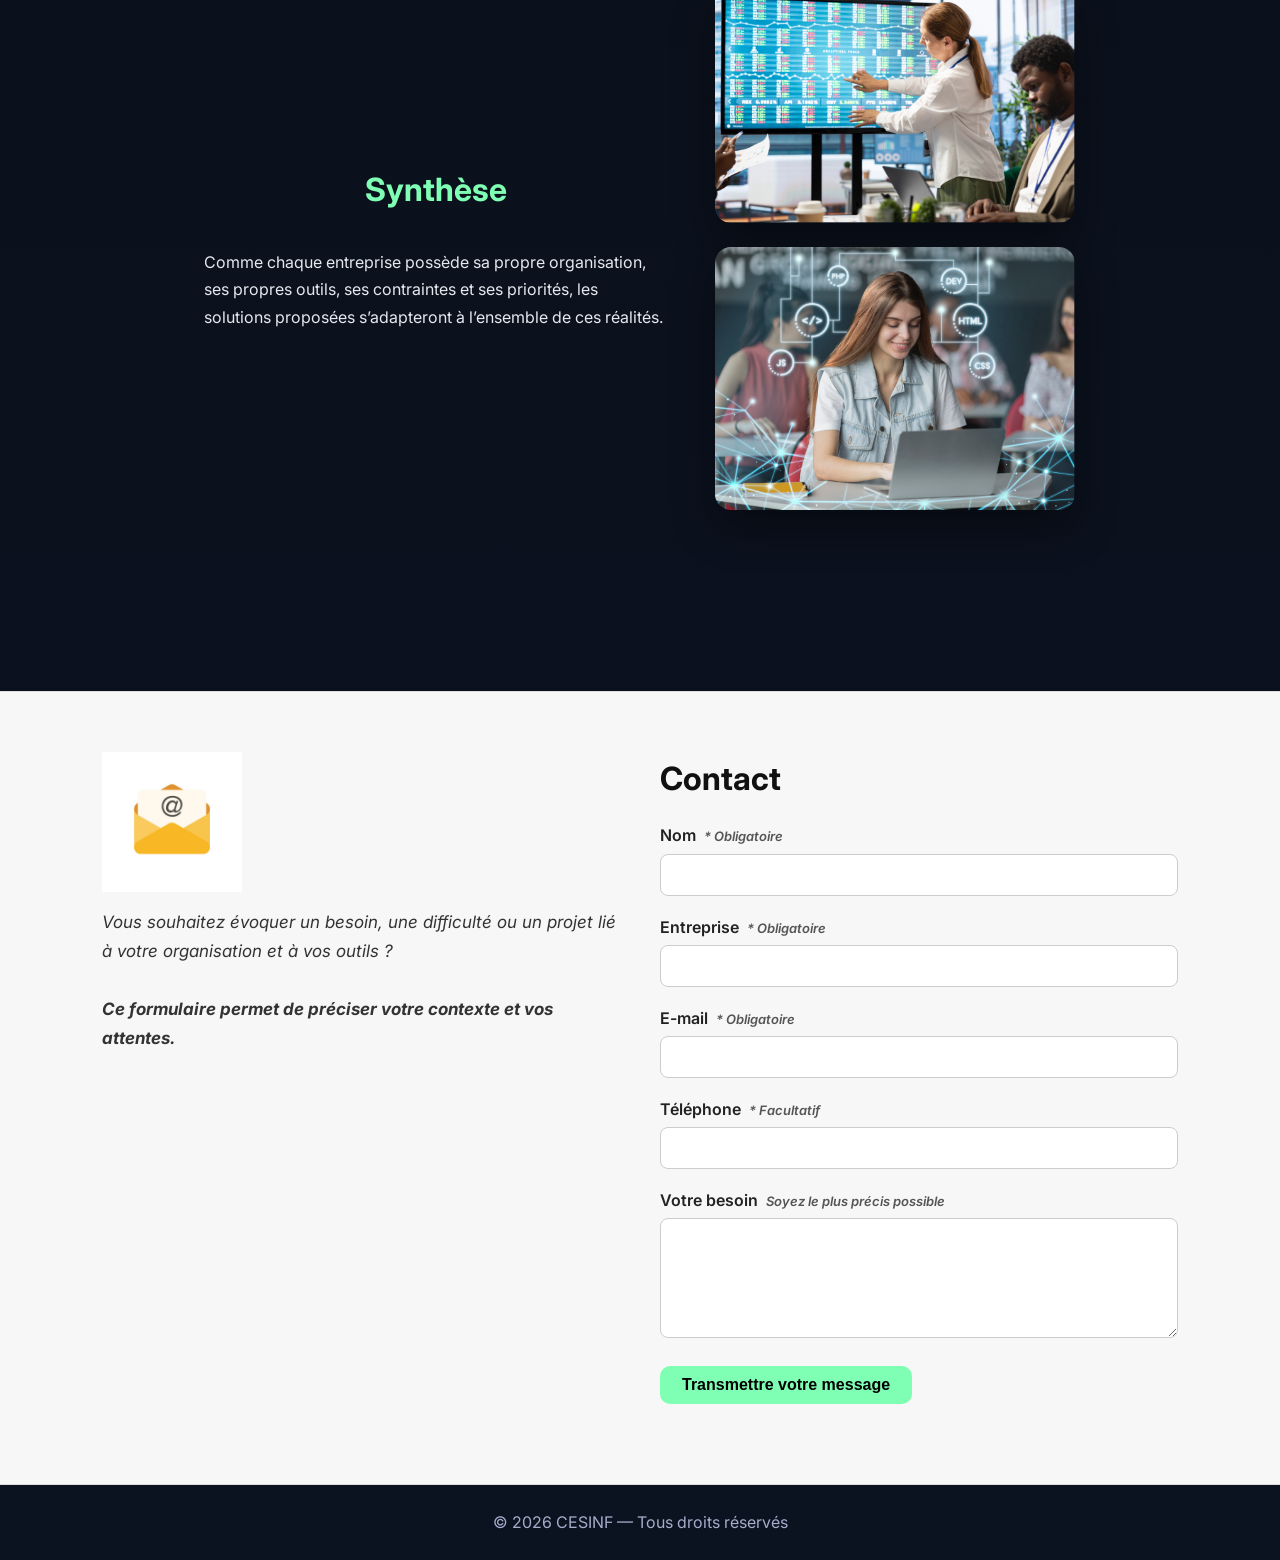
==== commit 50a76b9e: "Correction affichage synthèse" ====
--- a/index.html
+++ b/index.html
@@ -244,24 +244,25 @@
 
 
 
-      <!-- =========================
-     SYNTHÈSE (intégrée à la page)
+<!-- =========================
+     SYNTHÈSE
+     Texte à gauche et images à droite
      ========================= -->
 <section id="synthese" class="services reveal">
-  <div class="services-inner" style="display:flex; gap:48px; align-items:flex-start; flex-wrap:wrap;">
-
-    <!-- Texte de synthèse -->
-    <div class="synthese-text" style="flex:1; min-width:260px; padding-top:180px;">
+  <div class="services-inner" style="display:flex; gap:48px; align-items:center; flex-wrap:wrap;">
+
+    <!-- Texte de synthèse à gauche -->
+    <div class="synthese-text" style="flex:1; min-width:260px;">
       <h2>Synthèse</h2>
 
       <p class="synthese-accroche">
-          Comme chaque entreprise possède sa propre organisation, ses propres outils,
-          ses contraintes et ses priorités, les solutions proposées s’adapteront
-          à l’ensemble de ces réalités.
+        Comme chaque entreprise possède sa propre organisation, ses propres outils,
+        ses contraintes et ses priorités, les solutions proposées s’adapteront
+        à l’ensemble de ces réalités.
       </p>
     </div>
 
-    <!-- Images de synthèse -->
+    <!-- Deux images de synthèse à droite, l'une sous l'autre -->
     <aside class="synthese-images" style="flex:0 0 360px; display:flex; flex-direction:column; gap:24px;">
       <img src="img/optimisation_infrastructure.png"
            alt="Optimisation de l'infrastructure"
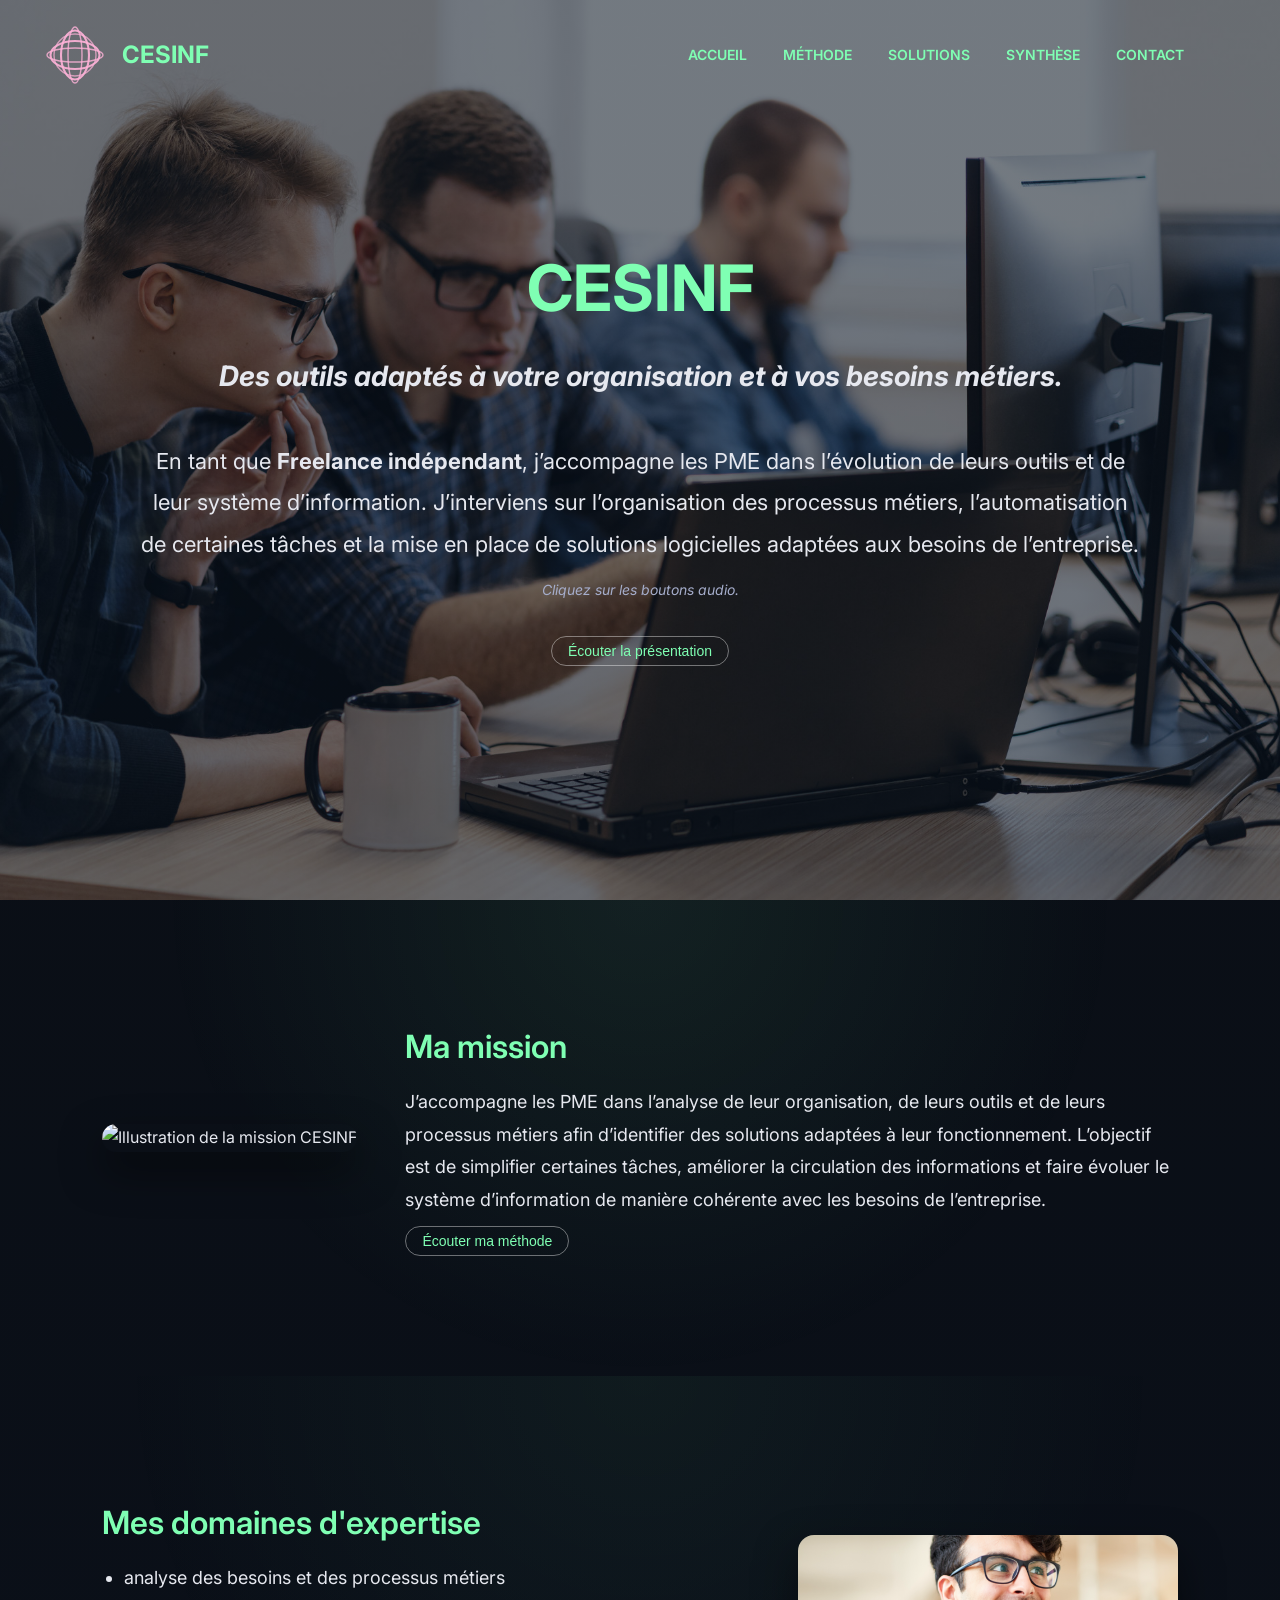
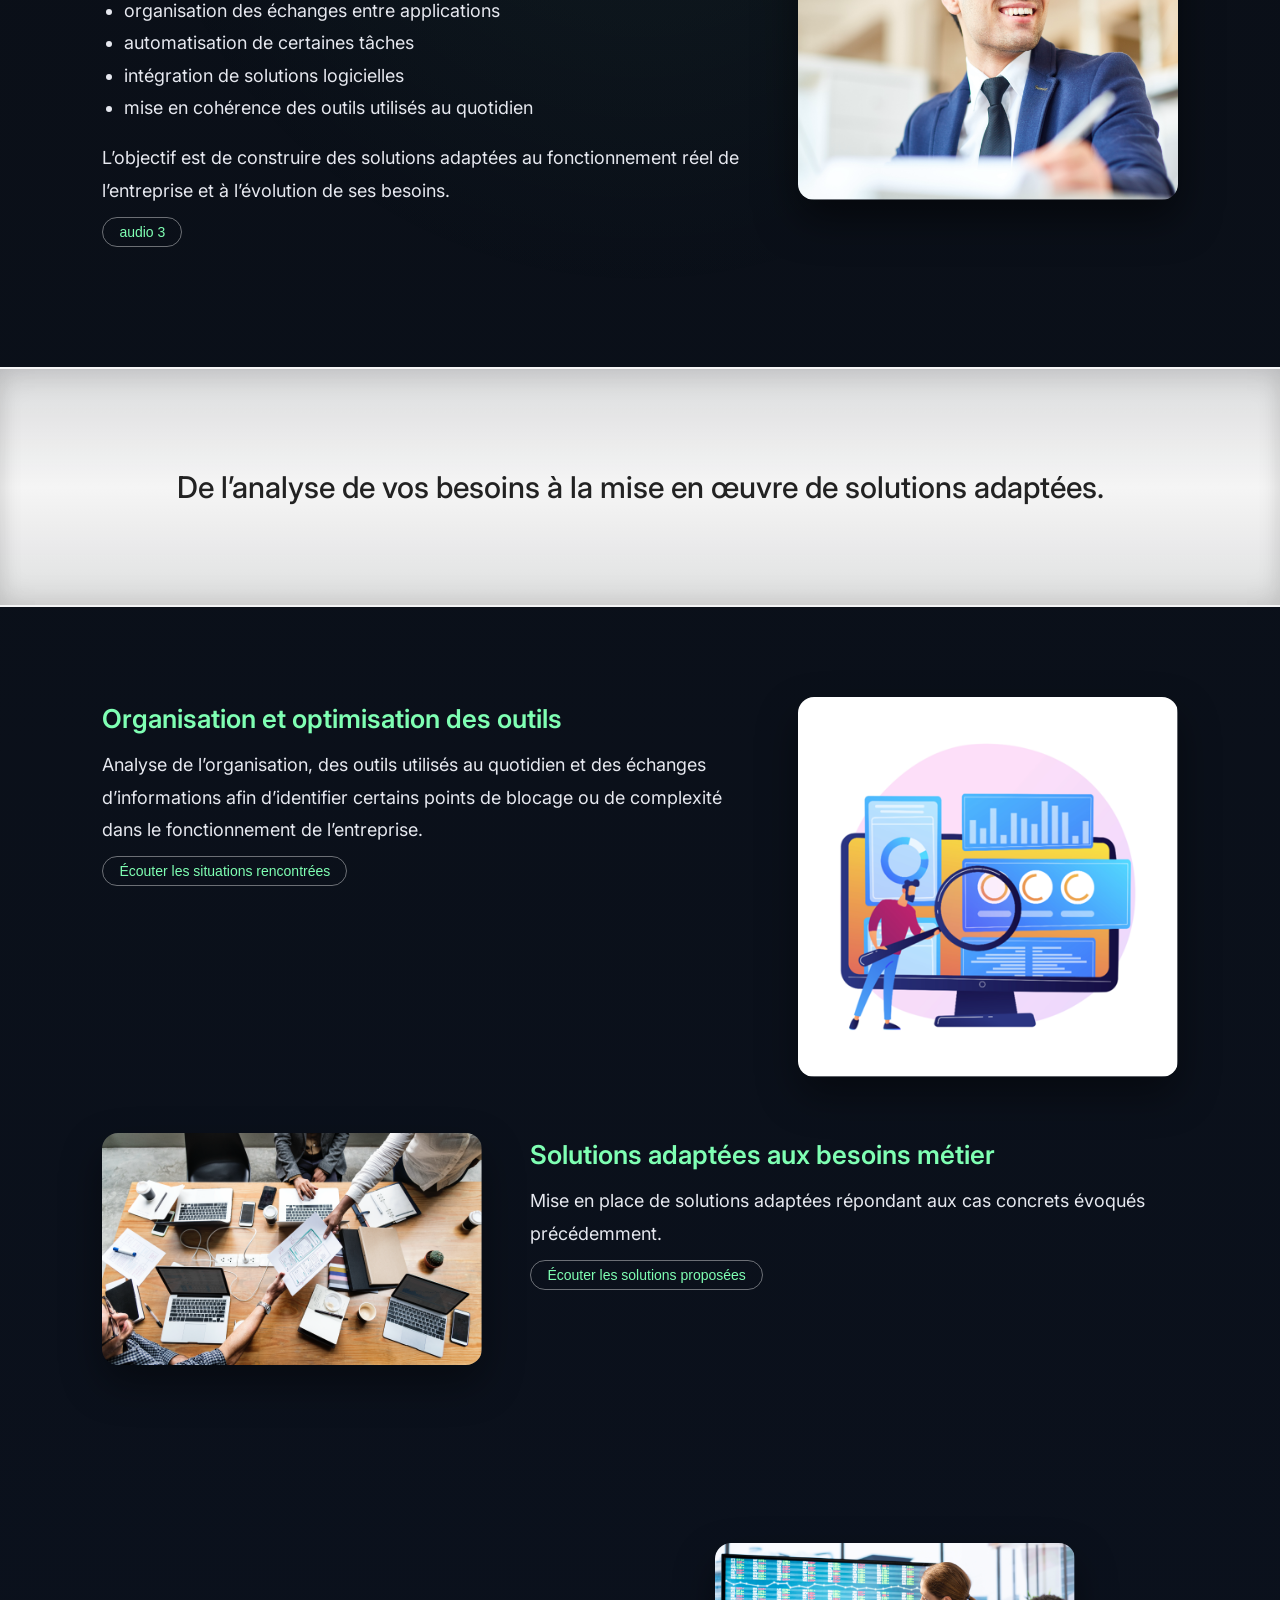
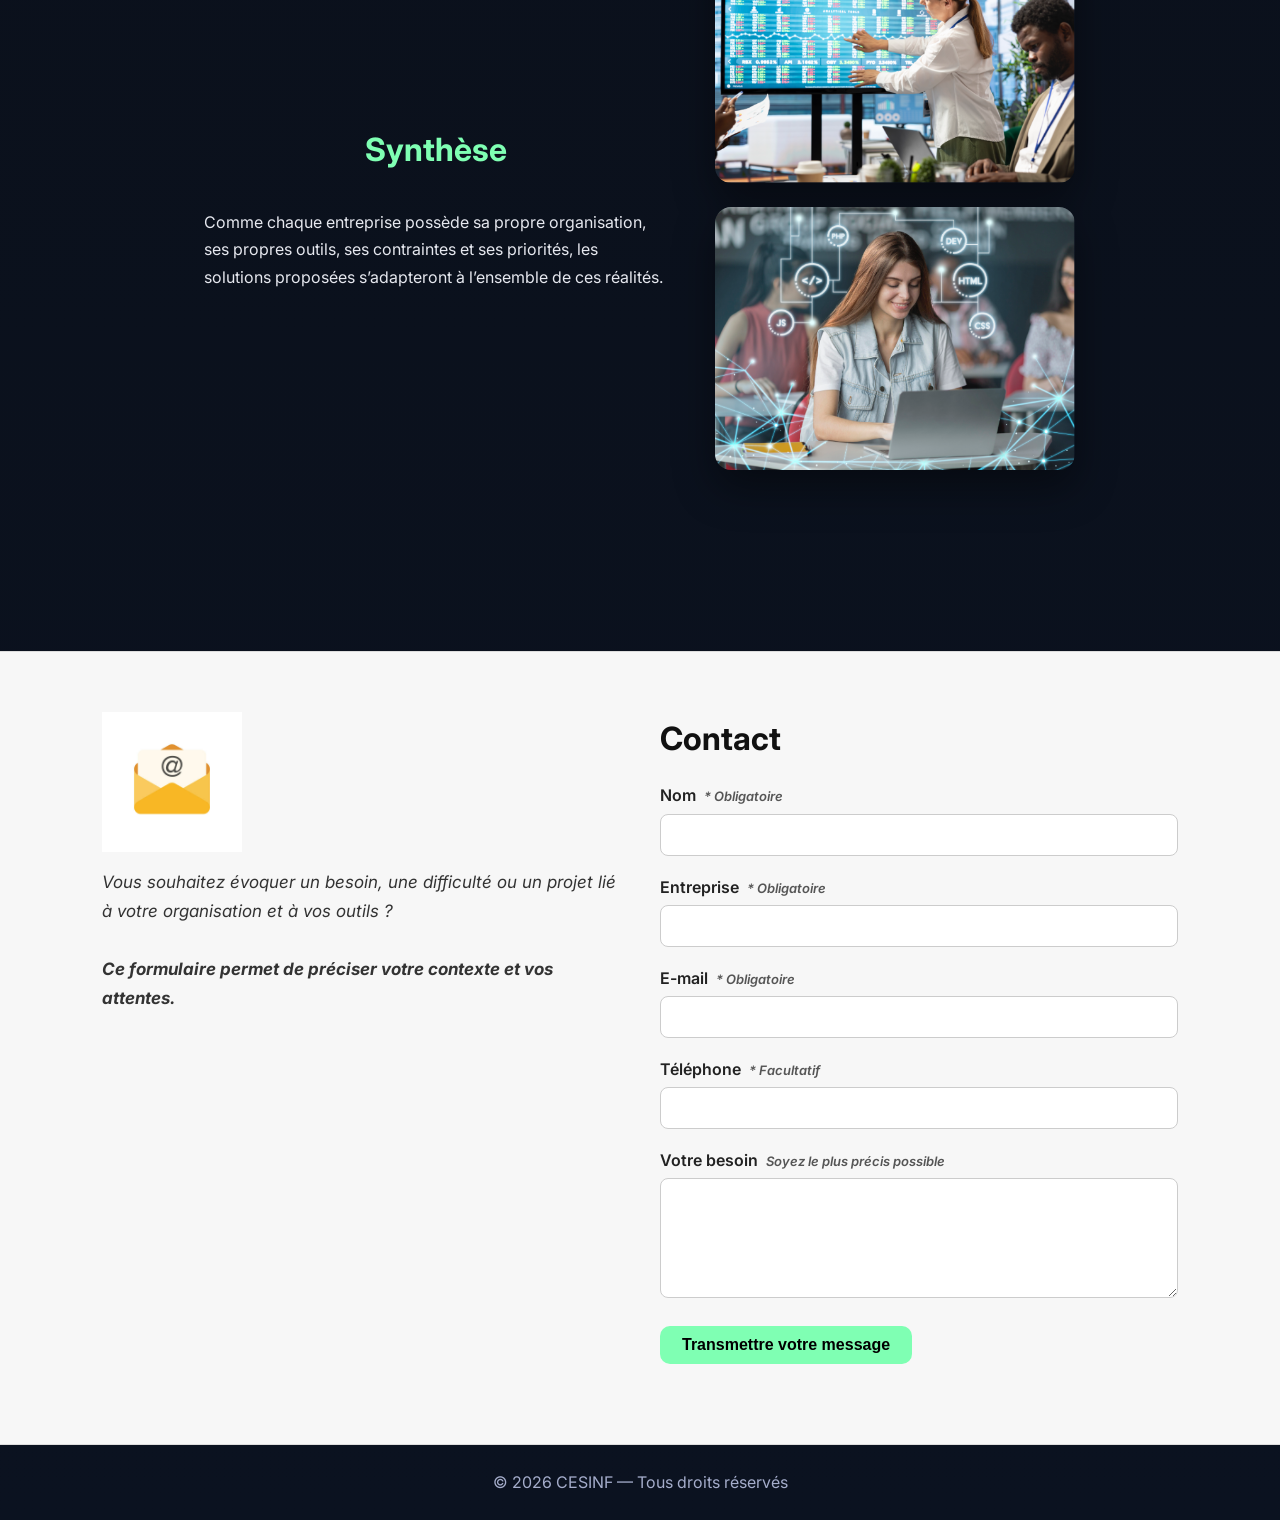
==== commit 5298ea88: "Nettoyage structure et ajustements navigation" ====
--- a/index.html
+++ b/index.html
@@ -30,12 +30,13 @@
       <a href="#garde">ACCUEIL</a>
       <a href="#mission">MÉTHODE</a>
       <a href="#services">SOLUTIONS</a>
+      <a href="#synthese">SYNTHÈSE</a>
       <a href="#contact">CONTACT</a>
     </nav>
   </header>
 
   <!-- =========================
-       PAGE 1 : GARDE + AUDIO 1
+       SECTION PAGE DE GARDE
        ========================= -->
   <section id="garde" class="hero">
     <div>
@@ -74,9 +75,10 @@
 
 
 
-  <!-- =========================
-       PAGE 2 : MA MISSION + EXPERTISE
-       ========================= -->
+<!-- =========================
+     SECTION MÉTHODE
+     ========================= -->
+
   <section id="mission" class="mission reveal">
     <div class="mission-inner">
       <div class="mission-image">
@@ -152,9 +154,10 @@
   </section>
 
 
-  <!-- =========================
-       BANDE TRANSITION 1
-       ========================= -->
+
+<!-- ==========================
+     TRANSITION VERS LA MÉTHODE
+     ========================= -->
   <section class="transition-accueil">
 
     <div class="transition-inner">
@@ -166,17 +169,10 @@
 
 
 
-  <!-- =========================
-     SERVICES : AUDIT + GESTION DE PROJETS IT
-     (menu : #services)
-     ========================= -->
-
   <section id="services" class="services reveal">
     <div class="services-inner">
 
 
-
-      <!-- Bloc Audit : audio 4 -->
       <div class="service-row">
         <div class="service-text">
           <h3>Organisation et optimisation des outils</h3>
@@ -207,7 +203,12 @@
         </div>
       </div>
 
-      <!-- Bloc Solutions adaptées aux besoins métier : audio 5 -->
+
+
+<!-- =========================
+      SECTION SOLUTIONS
+     ========================= -->
+
       <div class="service-row">
         <div class="service-image">
           <img src="img/gestion_projets.png" alt="Gestion de projets informatiques">
@@ -241,13 +242,11 @@
       </div>
 
 
-
-
-
 <!-- =========================
-     SYNTHÈSE
+     SECTION SYNTHÈSE
      Texte à gauche et images à droite
      ========================= -->
+      
 <section id="synthese" class="services reveal">
   <div class="services-inner" style="display:flex; gap:48px; align-items:center; flex-wrap:wrap;">
 
@@ -283,7 +282,7 @@
   </section>
 
   <!-- =========================
-       PAGE 4 : CONTACT
+          SECTION CONTACT
        ========================= -->
   <section id="contact" class="contact-section reveal">
     <div class="contact-wrapper">
--- a/css_final/style.css
+++ b/css_final/style.css
@@ -187,7 +187,7 @@
 
 /* Section principale utilisée pour "Ma mission" */
 .mission{
-  padding-top:140px;
+  padding-top:80px;
   padding-bottom:80px;
   padding-left:8vw;
   padding-right:8vw;
@@ -293,6 +293,11 @@
   padding:10vh 8vw;
 }
 
+/* Décalage supplémentaire avant la section Synthèse */
+#synthese{
+  margin-top:80px;
+}
+
 /* Conteneur interne des services */
 .services-inner{
   max-width:1100px;
@@ -607,3 +612,5 @@
 }
 
 
+
+
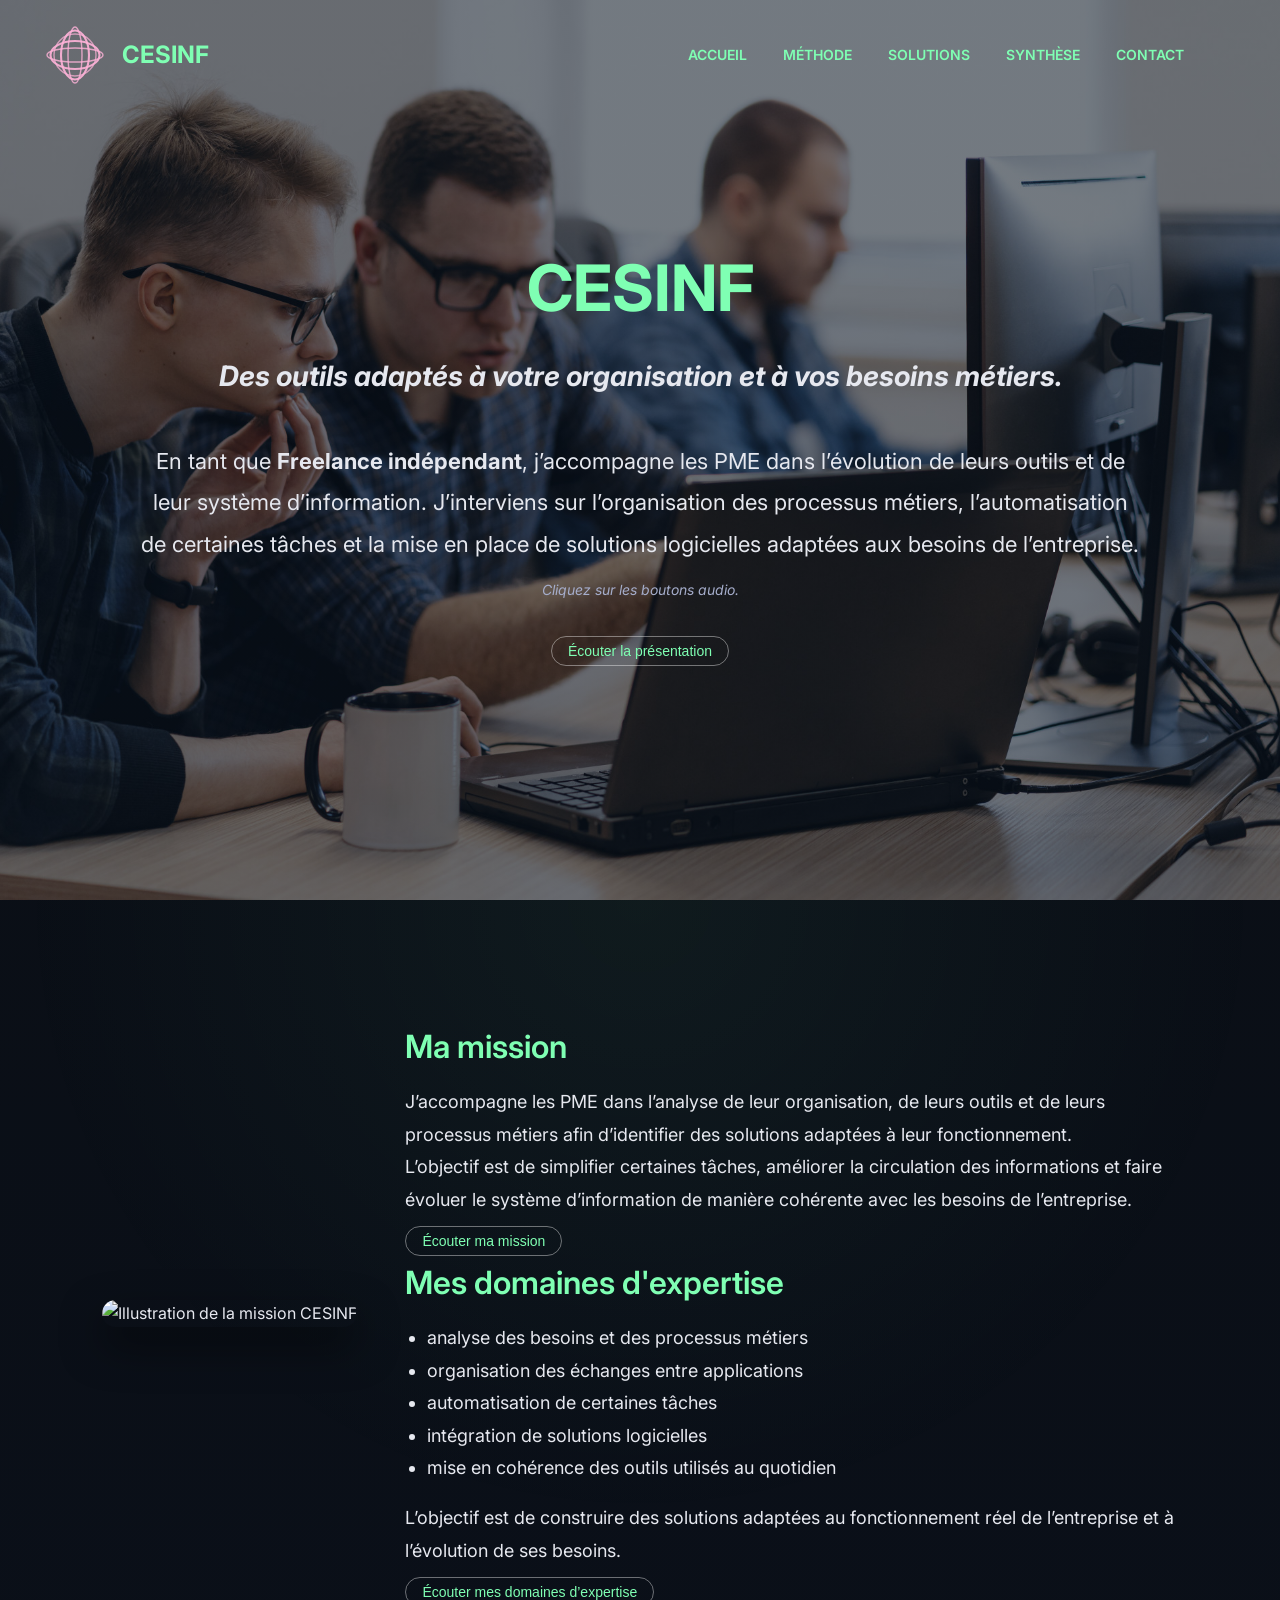
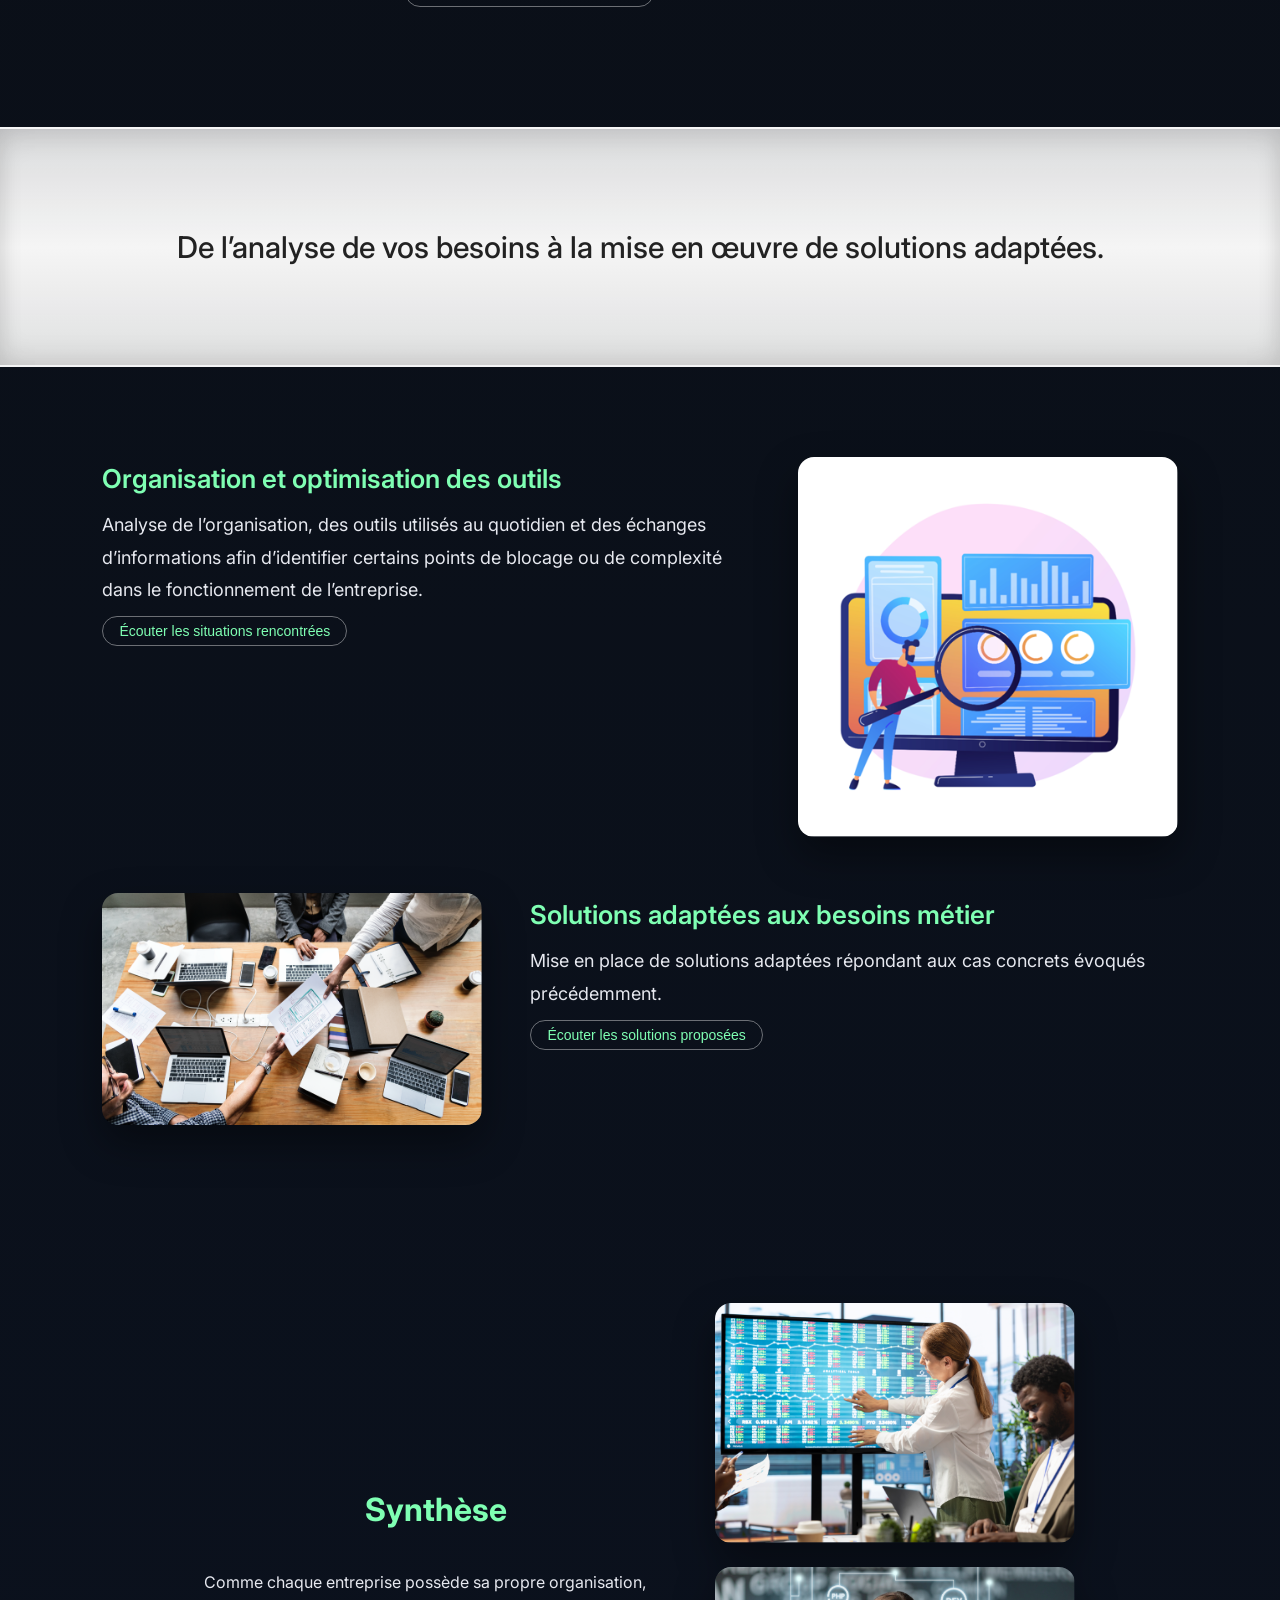
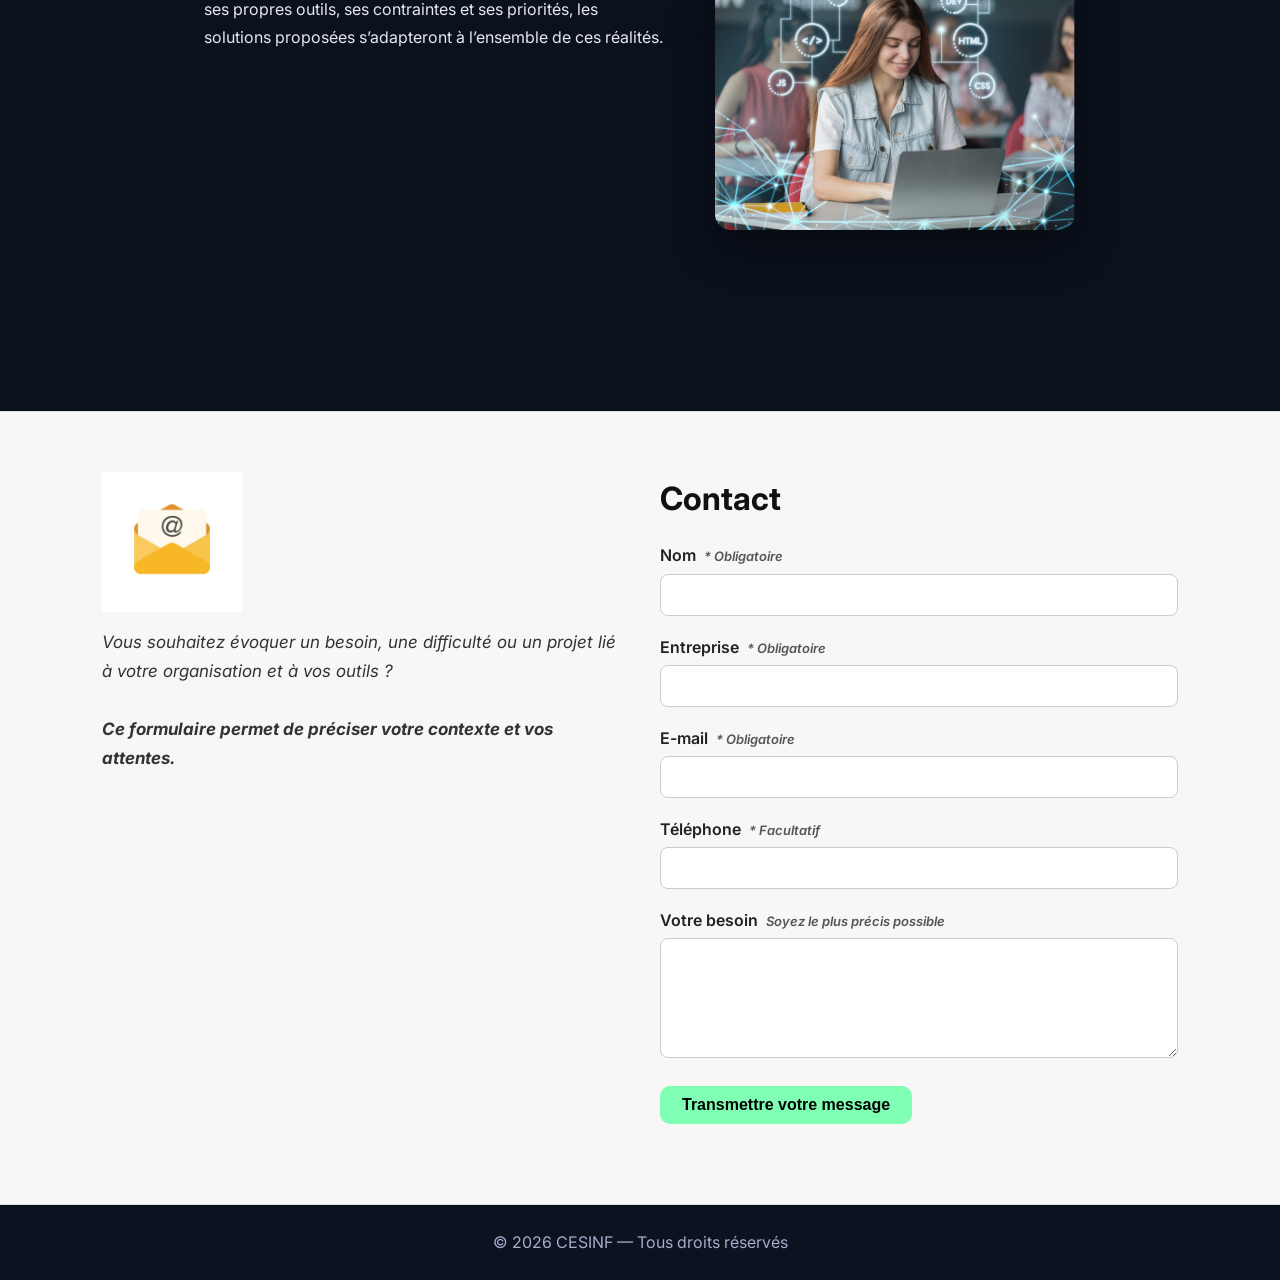
==== commit 0cb19a54: "Stabilisation navigation et fusion section méthode" ====
--- a/index.html
+++ b/index.html
@@ -28,9 +28,9 @@
     </div>
     <nav>
       <a href="#garde">ACCUEIL</a>
-      <a href="#mission">MÉTHODE</a>
-      <a href="#services">SOLUTIONS</a>
-      <a href="#synthese">SYNTHÈSE</a>
+      <a href="#ancre-methode">MÉTHODE</a>
+      <a href="#ancre-solutions">SOLUTIONS</a>
+      <a href="#ancre-synthese">SYNTHÈSE</a>
       <a href="#contact">CONTACT</a>
     </nav>
   </header>
@@ -79,79 +79,79 @@
      SECTION MÉTHODE
      ========================= -->
 
-  <section id="mission" class="mission reveal">
-    <div class="mission-inner">
-      <div class="mission-image">
-        <img src="img/mission_img.png" alt="Illustration de la mission CESINF">
-      </div>
-      <div class="mission-text">
-        <h2>Ma mission</h2>
-        <p>
-          J’accompagne les PME dans l’analyse de leur organisation,
-          de leurs outils et de leurs processus métiers
-          afin d’identifier des solutions adaptées à leur fonctionnement.
-
-          L’objectif est de simplifier certaines tâches, améliorer la circulation des informations
-          et faire évoluer le système d’information de manière cohérente avec les besoins de l’entreprise.
-        </p>
-
-        <!-- Bouton audio 2 : rattaché à "Ma mission" -->
-        <button
-          id="btn-audio2"
-          class="audio-button"
-          type="button"
-          data-label="Écouter ma méthode"
-          data-label-pause="Pause méthode"
-        >
-          Écouter ma méthode
-        </button>
-        <audio id="audio2">
-          <source src="audio/audio2.mp3" type="audio/mpeg" />
-          Votre navigateur ne supporte pas la balise audio.
-        </audio>
-
-      </div>
-    </div>
-  </section>
-
-  <section id="accueil-expertise" class="mission domaines_expertise reveal">
-    <div class="mission-inner">
-      <div class="mission-text">
-        <h2>Mes domaines d'expertise</h2>
-
-        <ul>
-          <li>analyse des besoins et des processus métiers</li>
-          <li>organisation des échanges entre applications</li>
-          <li>automatisation de certaines tâches</li>
-          <li>intégration de solutions logicielles</li>
-          <li>mise en cohérence des outils utilisés au quotidien</li>
-        </ul>
-
-        <p>
-        L’objectif est de construire des solutions adaptées au fonctionnement réel de l’entreprise et à l’évolution de ses besoins.
-        </p>
-
-
-        </p><!-- Bouton audio 3 : rattaché à "Mes domaines d'expertise" -->
-        <button
-          id="btn-audio3"
-          class="audio-button"
-          type="button"
-          data-label="audio 3"
-          data-label-pause="pause audio 3"
-        >
-          audio 3
-        </button>
-        <audio id="audio3">
-          <source src="audio/audio3.mp3" type="audio/mpeg" />
-          Votre navigateur ne supporte pas la balise audio.
-        </audio>
-
-      </div>
-      <div class="mission-image">
-        <img src="img/domaines_expertise.png" alt="Illustration des domaines d'expertise CESINF"></div>
-    </div>
-  </section>
+  <div id="ancre-methode"></div>
+
+<section id="mission" class="mission domaines_expertise reveal">
+  <div class="mission-inner">
+
+    <div class="mission-image">
+      <img src="img/mission_img.png" alt="Illustration de la mission CESINF">
+    </div>
+
+    <div class="mission-text">
+      <h2>Ma mission</h2>
+
+      <p>
+        J’accompagne les PME dans l’analyse de leur organisation,
+        de leurs outils et de leurs processus métiers
+        afin d’identifier des solutions adaptées à leur fonctionnement.
+      </p>
+
+      <p>
+        L’objectif est de simplifier certaines tâches, améliorer la circulation des informations
+        et faire évoluer le système d’information de manière cohérente avec les besoins de l’entreprise.
+      </p>
+
+      <button
+        id="btn-audio2"
+        class="audio-button"
+        type="button"
+        data-label="Écouter ma mission"
+        data-label-pause="Pause mission"
+      >
+        Écouter ma mission
+      </button>
+
+      <audio id="audio2">
+        <source src="audio/audio2.mp3" type="audio/mpeg" />
+        Votre navigateur ne supporte pas la balise audio.
+      </audio>
+
+      <h2>Mes domaines d'expertise</h2>
+
+      <ul>
+        <li>analyse des besoins et des processus métiers</li>
+        <li>organisation des échanges entre applications</li>
+        <li>automatisation de certaines tâches</li>
+        <li>intégration de solutions logicielles</li>
+        <li>mise en cohérence des outils utilisés au quotidien</li>
+      </ul>
+
+      <p>
+        L’objectif est de construire des solutions adaptées au fonctionnement réel de l’entreprise
+        et à l’évolution de ses besoins.
+      </p>
+
+      <button
+        id="btn-audio3"
+        class="audio-button"
+        type="button"
+        data-label="Écouter mes domaines d’expertise"
+        data-label-pause="Pause domaines d’expertise"
+      >
+        Écouter mes domaines d’expertise
+      </button>
+
+      <audio id="audio3">
+        <source src="audio/audio3.mp3" type="audio/mpeg" />
+        Votre navigateur ne supporte pas la balise audio.
+      </audio>
+
+
+    </div>
+
+  </div>
+</section>
 
 
 
@@ -168,7 +168,7 @@
 
 
 
-
+  <div id="ancre-solutions"></div>
   <section id="services" class="services reveal">
     <div class="services-inner">
 
@@ -246,7 +246,8 @@
      SECTION SYNTHÈSE
      Texte à gauche et images à droite
      ========================= -->
-      
+
+<div id="ancre-synthese"></div>
 <section id="synthese" class="services reveal">
   <div class="services-inner" style="display:flex; gap:48px; align-items:center; flex-wrap:wrap;">
 
--- a/css_final/style.css
+++ b/css_final/style.css
@@ -2,6 +2,16 @@
 /* =========================================================
    CESINF - FEUILLE DE STYLE PRINCIPALE
    ========================================================= */
+
+/* =========================
+   RÉGLAGES GÉNÉRAUX DE SCROLL
+   ========================= */
+
+html {
+  scroll-behavior: smooth;
+  scroll-padding-top: 90px;
+}
+
 
 /* =========================
    VARIABLES GLOBALES
@@ -587,7 +597,7 @@
 /* Quand JavaScript est actif, on prépare l'animation */
 .js .reveal{
   opacity:0;
-  transform:translateY(120px);
+  transform:translateY(40px);
   transition:opacity .9s ease, transform .9s ease;
   will-change:opacity, transform;
 }
@@ -614,3 +624,5 @@
 
 
 
+
+
